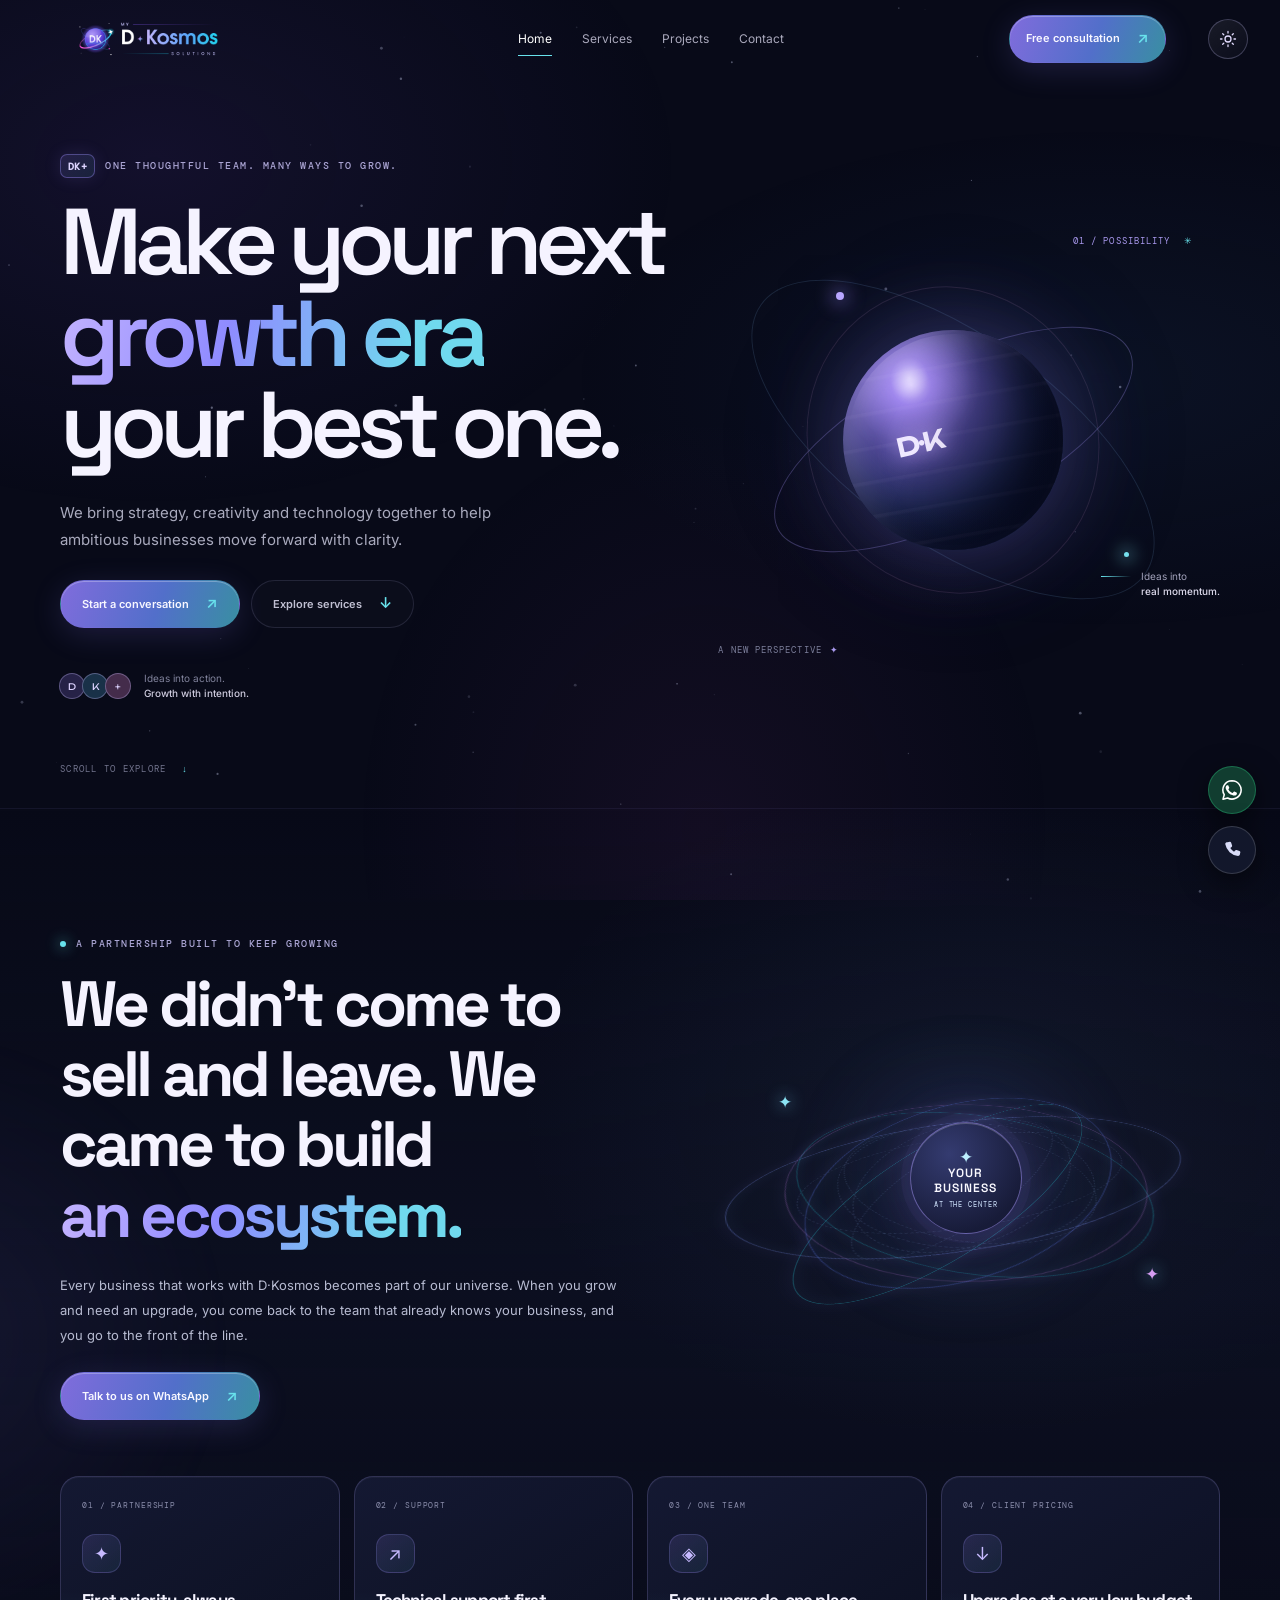
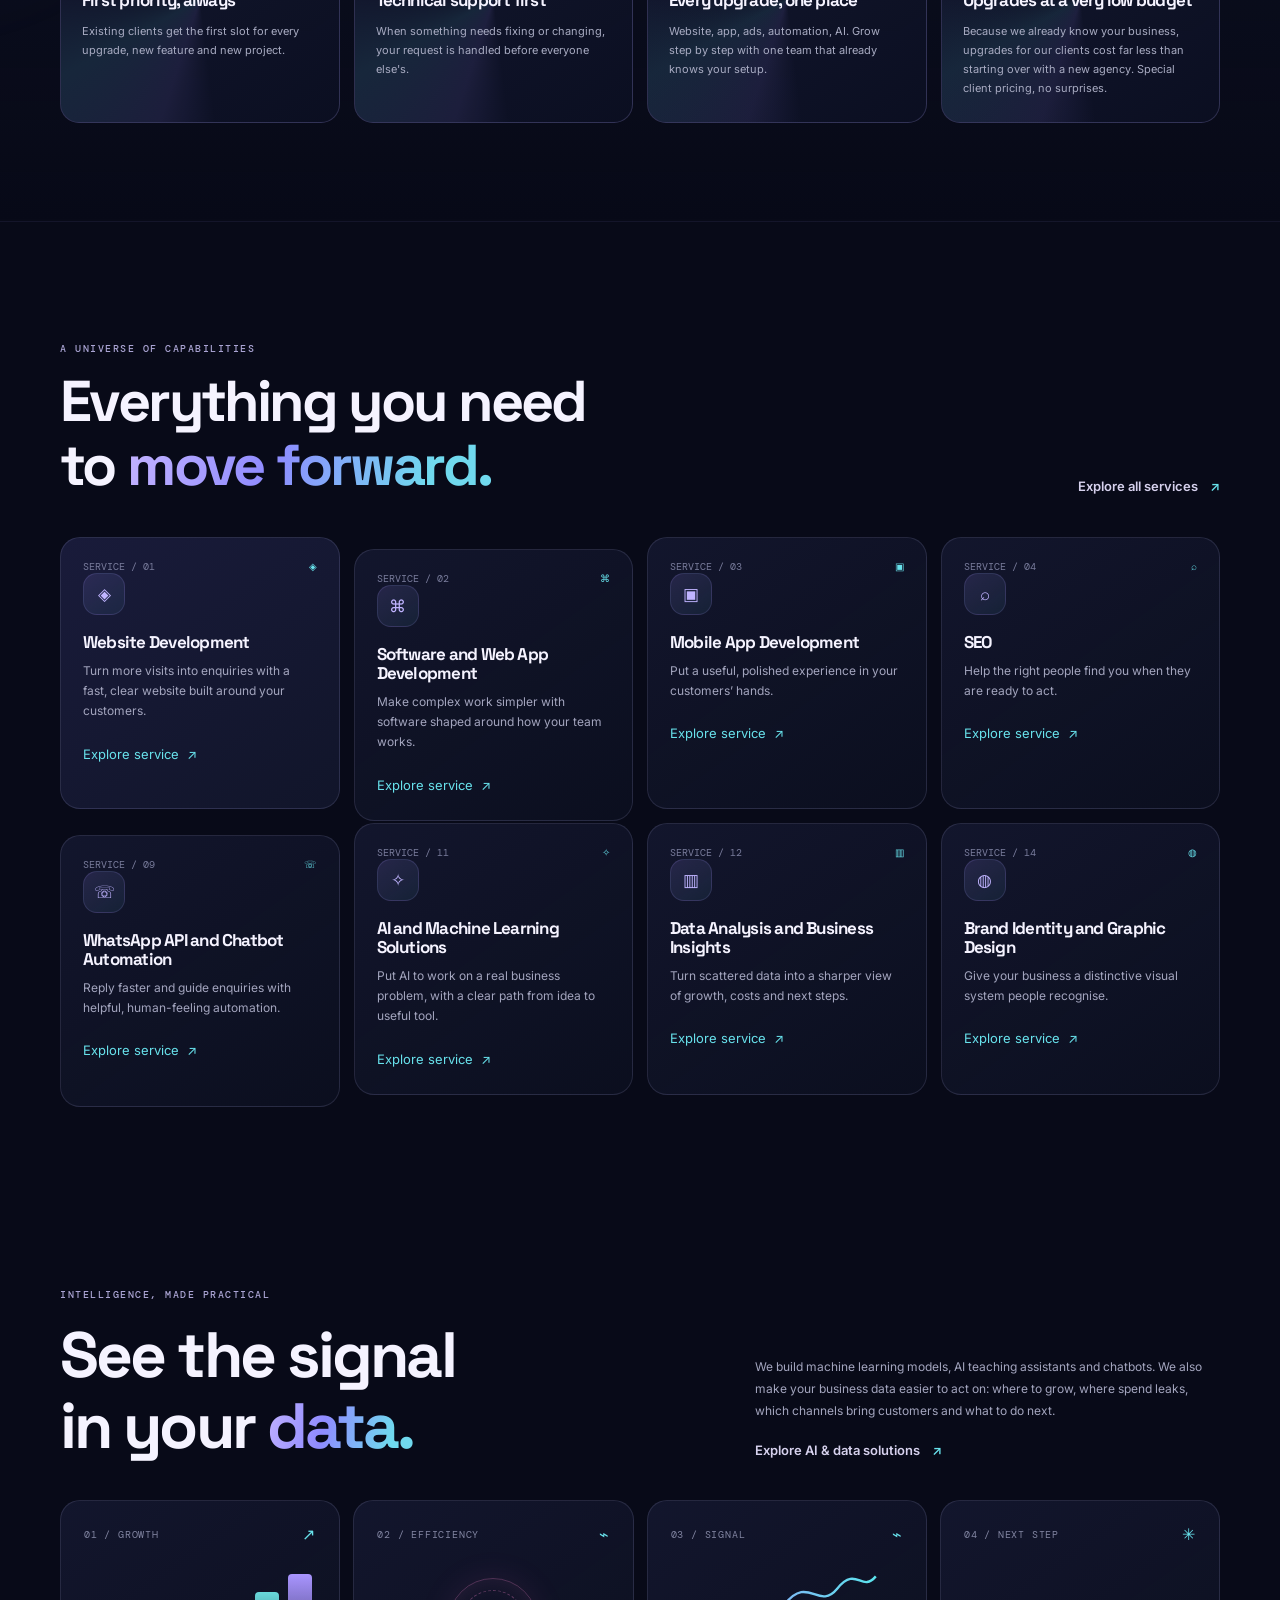
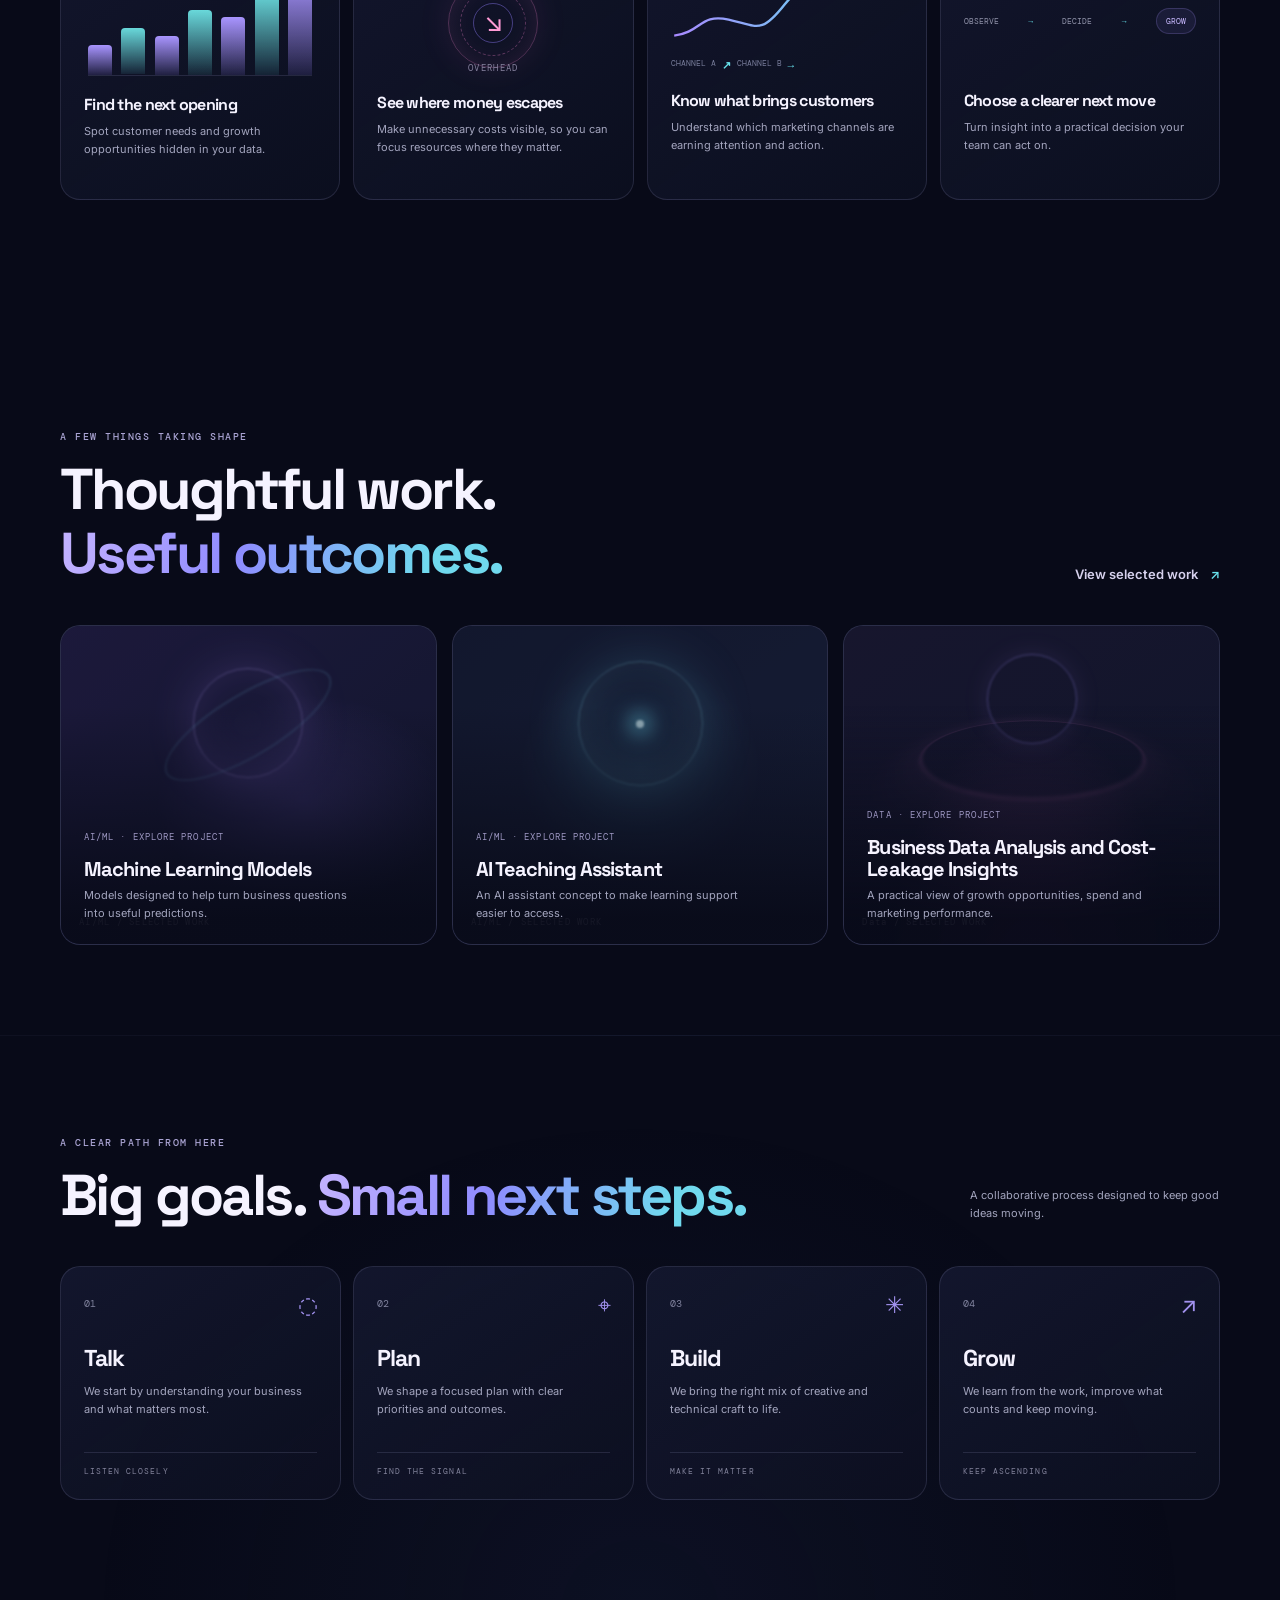
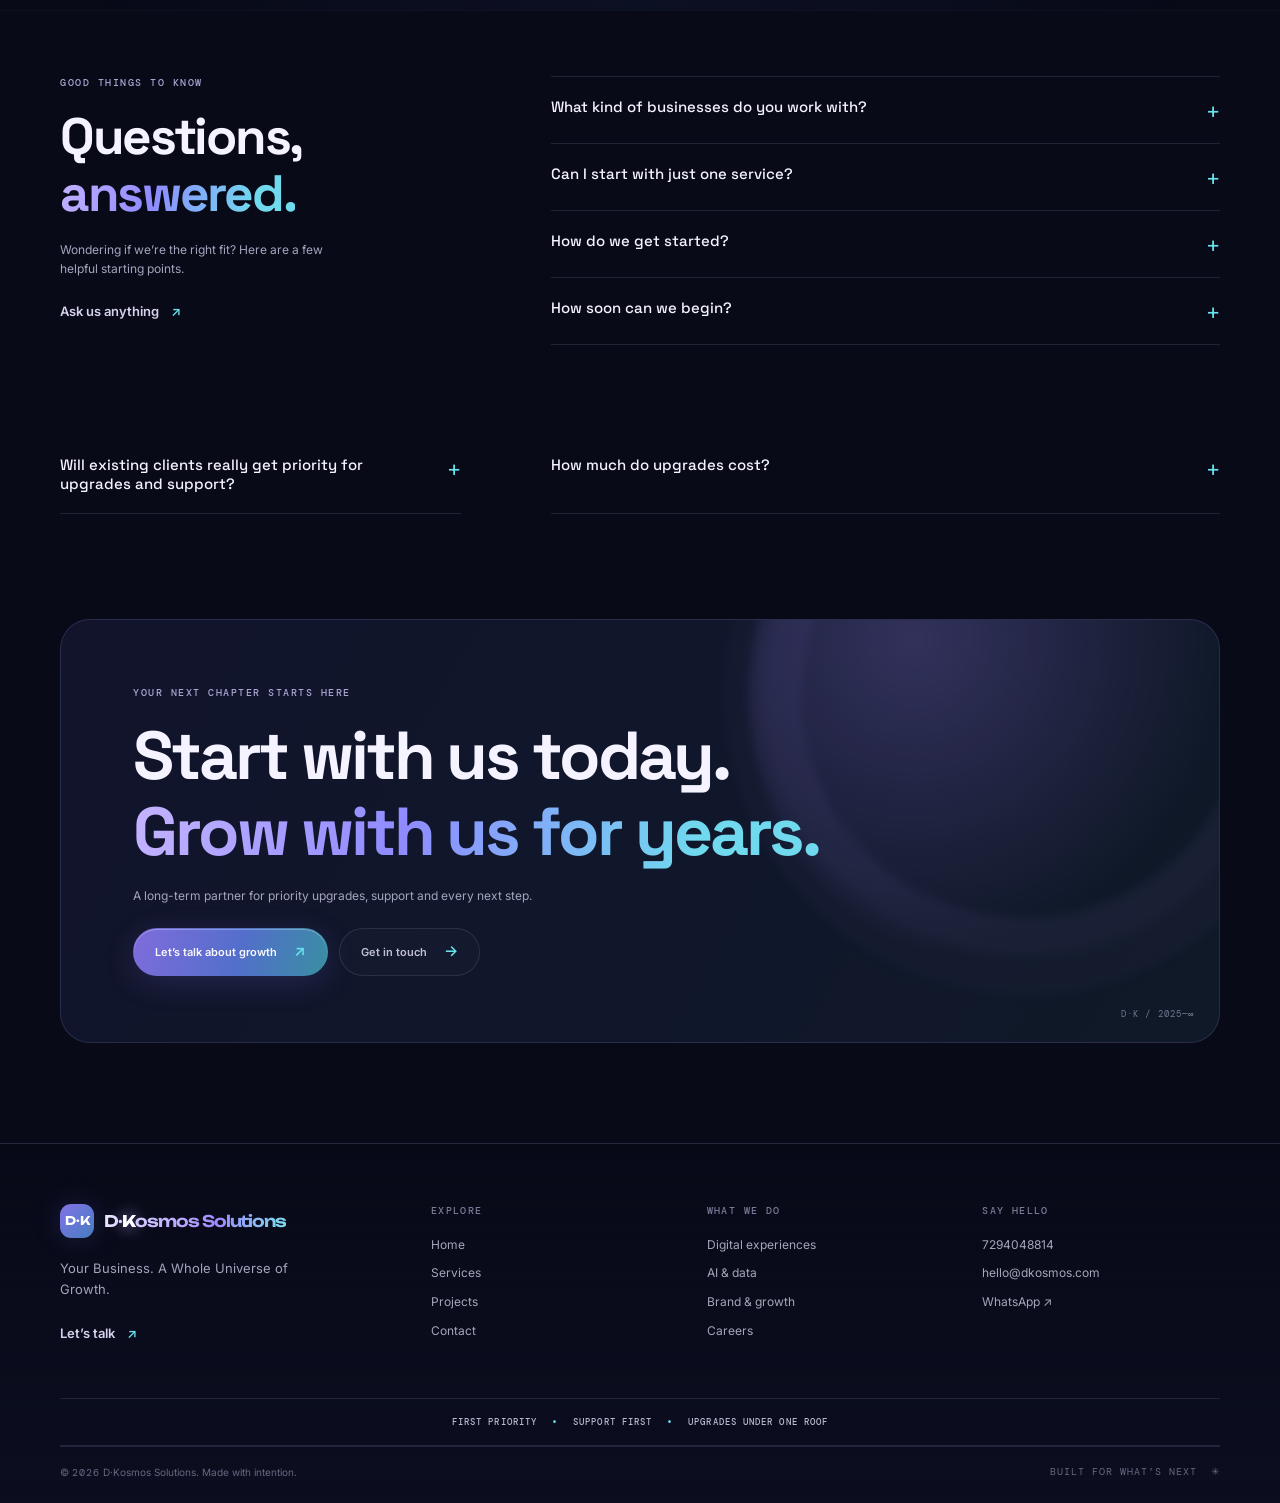
==== index.html @ 9b923186 "Initial commit - D Kosmos Website" ====
<!doctype html><html lang="en"><head><meta charset="utf-8"><meta name="viewport" content="width=device-width,initial-scale=1"><meta name="theme-color" content="#080a18"><meta name="description" content="Partner for the long run: D&#183;Kosmos offers priority upgrades and support as your business grows."><meta property="og:title" content="D&#183;Kosmos Solutions — Your Business. A Whole Universe of Growth."><meta property="og:description" content="Digital solutions with the clarity to move your business forward."><meta property="og:type" content="website"><title>D&#183;Kosmos Solutions — Digital Growth, Thoughtfully Built</title><link rel="icon" href="assets/favicon.svg" type="image/svg+xml"><link rel="preconnect" href="https://fonts.googleapis.com"><link rel="preconnect" href="https://fonts.gstatic.com" crossorigin><link href="https://fonts.googleapis.com/css2?family=DM+Mono:wght@400;500&family=Inter:wght@400;500;600;700&family=Space+Grotesk:wght@400;500;600;700&family=Unbounded:wght@500;600;700&display=swap" rel="stylesheet"><link rel="stylesheet" href="css/base.css"><link rel="stylesheet" href="css/layout.css"><link rel="stylesheet" href="css/components.css"><link rel="stylesheet" href="css/animations.css"><link rel="stylesheet" href="css/pages.css"></head><body data-page="home"><div id="starfield"></div><div id="site-header"></div><main><section class="hero wrap"><div class="hero-copy"><p class="eyebrow reveal"><span class="dk-plus-badge">DK+</span><span>One thoughtful team. Many ways to grow.</span></p><h1 class="display reveal">Make your next<br><span class="gradient-text">growth era</span><br>your best one.</h1><p class="hero-text reveal">We bring strategy, creativity and technology together to help ambitious businesses move forward with clarity.</p><div class="hero-actions reveal"><a class="button button-primary magnetic" data-whatsapp href="#">Start a conversation <span>↗</span></a><a class="button button-quiet" href="services.html">Explore services <span>↓</span></a></div><div class="hero-proof reveal"><div class="proof-avatars"><i>D</i><i>K</i><i>+</i></div><span>Ideas into action.<br><b>Growth with intention.</b></span></div></div><div class="planet-stage reveal"><div class="planet-label label-top"><span>01 / POSSIBILITY</span><i>✳</i></div><div class="orbit orbit-one"></div><div class="orbit orbit-two"></div><div class="orbit orbit-three"></div><div class="planet"><div class="planet-shade"></div><span class="planet-mark">D·K</span></div><div class="orbit-point point-a"></div><div class="orbit-point point-b"></div><div class="planet-caption"><span class="caption-line"></span><p>Ideas into<br><b>real momentum.</b></p></div><div class="planet-label label-bottom">A NEW PERSPECTIVE <span>✦</span></div></div><div class="hero-index">SCROLL TO EXPLORE <span>↓</span></div></section><section class="promise-section"><div class="wrap"><div class="promise-intro"><div class="promise-copy reveal"><p class="eyebrow"><span class="live-dot"></span> A partnership built to keep growing</p><h2 class="promise-headline"><span class="promise-word" style="--word-index:0">We</span> <span class="promise-word" style="--word-index:1">didn&#39;t</span> <span class="promise-word" style="--word-index:2">come</span> <span class="promise-word" style="--word-index:3">to</span> <span class="promise-word" style="--word-index:4">sell</span> <span class="promise-word" style="--word-index:5">and</span> <span class="promise-word" style="--word-index:6">leave.</span> <span class="promise-word" style="--word-index:7">We</span> <span class="promise-word" style="--word-index:8">came</span> <span class="promise-word" style="--word-index:9">to</span> <span class="promise-word" style="--word-index:10">build</span> <span class="promise-word gradient-text" style="--word-index:11">an ecosystem.</span></h2><p class="promise-lede">Every business that works with D&#183;Kosmos becomes part of our universe. When you grow and need an upgrade, you come back to the team that already knows your business, and you go to the front of the line.</p><a class="button button-primary magnetic" data-whatsapp href="#">Talk to us on WhatsApp <span>&#8599;</span></a></div><div class="promise-orbit reveal" role="img" aria-label="Your business at the center, supported by Website, Ads, App, Automation and AI"><div class="orbit-glow"></div><div class="orbit-ring ring-a"><span class="orbit-node"><b>Website</b></span></div><div class="orbit-ring ring-b"><span class="orbit-node"><b>Ads</b></span></div><div class="orbit-ring ring-c"><span class="orbit-node"><b>App</b></span></div><div class="orbit-ring ring-d"><span class="orbit-node"><b>Automation</b></span></div><div class="orbit-ring ring-e"><span class="orbit-node"><b>AI</b></span></div><div class="orbit-center"><i>&#10022;</i><b>Your<br>business</b><small>AT THE CENTER</small></div><span class="orbit-star star-a">&#10022;</span><span class="orbit-star star-b">&#10022;</span></div></div><div class="promise-grid"><article class="promise-card reveal" data-tilt><span class="promise-card-index">01 / PARTNERSHIP</span><span class="promise-icon">&#10022;</span><h3>First priority, always</h3><p>Existing clients get the first slot for every upgrade, new feature and new project.</p></article><article class="promise-card reveal" data-tilt><span class="promise-card-index">02 / SUPPORT</span><span class="promise-icon">&#8599;</span><h3>Technical support first</h3><p>When something needs fixing or changing, your request is handled before everyone else&#39;s.</p></article><article class="promise-card reveal" data-tilt><span class="promise-card-index">03 / ONE TEAM</span><span class="promise-icon">&#9672;</span><h3>Every upgrade, one place</h3><p>Website, app, ads, automation, AI. Grow step by step with one team that already knows your setup.</p></article><article class="promise-card reveal" data-tilt><span class="promise-card-index">04 / CLIENT PRICING</span><span class="promise-icon">&#8595;</span><h3>Upgrades at a very low budget</h3><p>Because we already know your business, upgrades for our clients cost far less than starting over with a new agency. Special client pricing, no surprises.</p></article></div></div></section><section class="section wrap" id="services"><div class="section-head reveal"><div><p class="eyebrow">A universe of capabilities</p><h2>Everything you need<br>to <span class="gradient-text">move forward.</span></h2></div><a class="text-link" href="services.html">Explore all services <span>↗</span></a></div><div class="service-grid" id="home-services"></div></section><section class="ai-section wrap"><div class="ai-top reveal"><div><p class="eyebrow">Intelligence, made practical</p><h2>See the signal<br>in your <span class="gradient-text">data.</span></h2></div><div class="ai-copy"><p>We build machine learning models, AI teaching assistants and chatbots. We also make your business data easier to act on: where to grow, where spend leaks, which channels bring customers and what to do next.</p><a class="text-link" href="services.html#ai-data">Explore AI & data solutions <span>↗</span></a></div></div><div class="insight-grid"><article class="insight-card reveal" data-tilt><div class="insight-top"><span>01 / GROWTH</span><i>↗</i></div><div class="chart-bars"><i style="--h:30%"></i><i style="--h:46%"></i><i style="--h:39%"></i><i style="--h:64%"></i><i style="--h:57%"></i><i style="--h:82%"></i><i style="--h:100%"></i></div><h3>Find the next opening</h3><p>Spot customer needs and growth opportunities hidden in your data.</p></article><article class="insight-card reveal" data-tilt><div class="insight-top"><span>02 / EFFICIENCY</span><i>⌁</i></div><div class="leak-visual"><span class="leak-ring"></span><span class="leak-value">↘</span><i>OVERHEAD</i></div><h3>See where money escapes</h3><p>Make unnecessary costs visible, so you can focus resources where they matter.</p></article><article class="insight-card reveal" data-tilt><div class="insight-top"><span>03 / SIGNAL</span><i>⌁</i></div><div class="signal-visual"><svg viewBox="0 0 260 100" role="img" aria-label="Illustrative upward trend line"><path d="M4 82 C38 78 36 54 72 62 S112 81 142 43 S184 52 208 23 S238 29 256 8" fill="none" stroke="url(#line)" stroke-width="3"/><defs><linearGradient id="line"><stop stop-color="#a889ff"/><stop offset="1" stop-color="#5be4ed"/></linearGradient></defs></svg><div><span>CHANNEL A</span><b>↗</b><span>CHANNEL B</span><b>→</b></div></div><h3>Know what brings customers</h3><p>Understand which marketing channels are earning attention and action.</p></article><article class="insight-card reveal" data-tilt><div class="insight-top"><span>04 / NEXT STEP</span><i>✳</i></div><div class="next-visual"><span>OBSERVE</span><i>→</i><span>DECIDE</span><i>→</i><b>GROW</b></div><h3>Choose a clearer next move</h3><p>Turn insight into a practical decision your team can act on.</p></article></div></section><section class="projects-section wrap"><div class="section-head reveal"><div><p class="eyebrow">A few things taking shape</p><h2>Thoughtful work.<br><span class="gradient-text">Useful outcomes.</span></h2></div><a class="text-link" href="projects.html">View selected work <span>↗</span></a></div><div class="featured-projects" id="featured-projects"></div></section><section class="process-section"><div class="wrap"><div class="section-head reveal"><div><p class="eyebrow">A clear path from here</p><h2>Big goals. <span class="gradient-text">Small next steps.</span></h2></div><p class="section-aside">A collaborative process designed to keep good ideas moving.</p></div><div class="process-grid"><article class="process-step reveal"><span class="step-number">01</span><span class="step-icon">◌</span><h3>Talk</h3><p>We start by understanding your business and what matters most.</p><span class="step-foot">LISTEN CLOSELY</span></article><article class="process-step reveal"><span class="step-number">02</span><span class="step-icon">⌖</span><h3>Plan</h3><p>We shape a focused plan with clear priorities and outcomes.</p><span class="step-foot">FIND THE SIGNAL</span></article><article class="process-step reveal"><span class="step-number">03</span><span class="step-icon">✳</span><h3>Build</h3><p>We bring the right mix of creative and technical craft to life.</p><span class="step-foot">MAKE IT MATTER</span></article><article class="process-step reveal"><span class="step-number">04</span><span class="step-icon">↗</span><h3>Grow</h3><p>We learn from the work, improve what counts and keep moving.</p><span class="step-foot">KEEP ASCENDING</span></article></div></div></section><section class="faq-section wrap"><div class="faq-intro reveal"><p class="eyebrow">Good things to know</p><h2>Questions,<br><span class="gradient-text">answered.</span></h2><p>Wondering if we’re the right fit? Here are a few helpful starting points.</p><a class="text-link" href="contact.html">Ask us anything <span>↗</span></a></div><div class="faq-list"><details class="faq-item reveal"><summary>What kind of businesses do you work with?<span>+</span></summary><p>We work with ambitious businesses and teams looking for a thoughtful digital partner. Tell us what you are building and we can find the right starting point together.</p></details><details class="faq-item reveal"><summary>Can I start with just one service?<span>+</span></summary><p>Absolutely. We can begin with a focused project or service, then build from there if it makes sense for your goals.</p></details><details class="faq-item reveal"><summary>How do we get started?<span>+</span></summary><p>Send us a message on WhatsApp or use the contact form. We will learn a little about your goals and suggest a useful next step.</p></details><details class="faq-item reveal"><summary>How soon can we begin?<span>+</span></summary><p>Timing depends on the project and our current schedule. After an initial conversation, we will share a clear proposed timeline.</p></details></div><details class="faq-item reveal"><summary>Will existing clients really get priority for upgrades and support?<span>+</span></summary><p>Yes. Existing clients are served first for upgrades and technical support.</p></details><details class="faq-item reveal"><summary>How much do upgrades cost?<span>+</span></summary><p>We keep upgrades for existing clients at very low budgets. Tell us what you need on WhatsApp and we will share a clear quote.</p></details></section><section class="final-cta wrap"><div class="cta-orb"></div><div class="final-cta-inner reveal"><p class="eyebrow">Your next chapter starts here</p><h2>Start with us today.<br><span class="gradient-text">Grow with us for years.</span></h2><p>A long-term partner for priority upgrades, support and every next step.</p><div class="hero-actions"><a class="button button-primary magnetic" data-whatsapp href="#">Let’s talk about growth <span>↗</span></a><a class="button button-quiet" href="contact.html">Get in touch <span>→</span></a></div></div><span class="cta-index">D·K / 2025—∞</span></section></main><div id="site-footer"></div><div id="site-intro"></div><div id="floating-actions"></div><div class="scroll-progress" aria-hidden="true"></div><script src="js/config.js"></script><script src="js/data.js"></script><script src="js/starfield.js"></script><script src="js/intro.js"></script><script src="js/effects.js"></script><script src="js/main.js"></script></body></html>
---- css/base.css ----
:root{--ink:#080a18;--ink-2:#0d1022;--panel:#11152b;--panel-2:#171c35;--text:#f5f3ff;--muted:#a3a5be;--quiet:#6f728e;--violet:#a58bff;--blue:#71a8ff;--cyan:#68e2ec;--pink:#f27dc8;--line:rgba(201,197,255,.13);--line-bright:rgba(201,197,255,.25);--green:#23c777;--space-1:8px;--space-2:16px;--space-3:24px;--space-4:32px;--space-5:48px;--space-6:64px;--space-7:96px;--space-8:128px;--r-sm:12px;--r-md:20px;--r-lg:30px;--r-pill:999px;--font-body:'Inter',sans-serif;--font-head:'Space Grotesk',sans-serif;--font-brand:'Unbounded',sans-serif}*,*::before,*::after{box-sizing:border-box}html{scroll-behavior:smooth;scroll-padding-top:90px}body{margin:0;background:var(--ink);color:var(--text);font-family:var(--font-body);font-size:15px;line-height:1.65;overflow-x:hidden}body::before{content:"";position:fixed;inset:0;z-index:-1;pointer-events:none;background:radial-gradient(ellipse at 12% 18%,rgba(93,63,180,.13),transparent 33%),radial-gradient(ellipse at 86% 42%,rgba(42,90,150,.1),transparent 34%),radial-gradient(ellipse at 55% 92%,rgba(137,52,145,.09),transparent 35%)}::selection{background:rgba(165,139,255,.38);color:#fff}a{color:inherit;text-decoration:none}button,input,select,textarea{font:inherit}button,a{-webkit-tap-highlight-color:transparent}button{color:inherit}img,svg{max-width:100%}h1,h2,h3,h4,p{margin-top:0}h1,h2,h3,h4{font-family:var(--font-head);line-height:1.12;letter-spacing:-.045em}h2{font-size:clamp(2rem,4vw,3.4rem)}p{color:var(--muted)}:focus-visible{outline:2px solid var(--cyan);outline-offset:4px}.wrap{width:min(1160px,calc(100% - 64px));margin-inline:auto}.eyebrow,.mono{font:500 10px/1.4 'DM Mono',monospace;letter-spacing:.15em;text-transform:uppercase;color:#aaa4d3}.eyebrow{display:flex;align-items:center;gap:10px;margin:0 0 18px}.live-dot{width:6px;height:6px;border-radius:50%;background:var(--cyan);box-shadow:0 0 14px var(--cyan)}.display{font-size:clamp(3.5rem,7.3vw,6.8rem);line-height:.98;letter-spacing:-.075em;font-weight:600;margin:0 0 28px}.gradient-text{background:linear-gradient(105deg,#c5b4ff 0%,#8f8bff 40%,#70d9ee 82%);color:transparent;background-clip:text;-webkit-background-clip:text}.text-link{font-size:13px;font-weight:600;color:#d6d1ed;display:inline-flex;gap:12px;align-items:center;transition:color .25s}.text-link span{color:var(--cyan);transition:transform .25s}.text-link:hover{color:#fff}.text-link:hover span{transform:translate(3px,-3px)}@media(max-width:640px){.wrap{width:min(100% - 40px,540px)}.display{font-size:clamp(3rem,15vw,5rem)}}@media(prefers-reduced-motion:reduce){*,*::before,*::after{scroll-behavior:auto!important;animation-duration:.01ms!important;animation-iteration-count:1!important;transition-duration:.01ms!important}}

/* Day palette keeps the same quiet cosmic identity with brighter, readable surfaces. */
html[data-theme="light"]{color-scheme:light;--ink:#f3f5fb;--ink-2:#e9edf7;--panel:#ffffff;--panel-2:#f7f8fc;--text:#171a2b;--muted:#5d6379;--quiet:#7c8196;--line:rgba(57,65,104,.15);--line-bright:rgba(57,65,104,.28);--violet:#7662cf;--blue:#4c78c9;--cyan:#138d9d;--pink:#bd4e9b}
html[data-theme="light"] body{background:var(--ink);color:var(--text)}
html[data-theme="light"] body::before{background:radial-gradient(ellipse at 12% 18%,rgba(149,128,229,.13),transparent 34%),radial-gradient(ellipse at 86% 42%,rgba(67,139,184,.1),transparent 35%),radial-gradient(ellipse at 55% 92%,rgba(194,109,170,.08),transparent 36%)}
html[data-theme="light"] .eyebrow{color:#69658c}
html[data-theme="light"] .text-link{color:#393d58}
html[data-theme="light"] .gradient-text{background-image:linear-gradient(105deg,#7157c5 0%,#5865c1 48%,#178b9b 100%)}

html[data-theme="light"]{--ink:#f2f8ff;--ink-2:#e9f3ff;--panel:#ffffff;--panel-2:#f5faff;--text:#142744;--muted:#526b89;--quiet:#7189a6;--line:rgba(59,112,174,.17);--line-bright:rgba(54,119,199,.33);--violet:#536fdf;--blue:#3288ed;--cyan:#16aeca;--pink:#c45bc4}
html[data-theme="light"] body::before{background:radial-gradient(ellipse at 10% 12%,rgba(90,151,242,.22),transparent 34%),radial-gradient(ellipse at 88% 35%,rgba(78,206,226,.17),transparent 34%),radial-gradient(ellipse at 54% 90%,rgba(135,156,246,.15),transparent 38%)}
html[data-theme="light"] .gradient-text{background-image:linear-gradient(105deg,#315cda 0%,#278fec 54%,#15abc2 100%)}
html[data-theme="light"] .eyebrow{color:#42638b}
html[data-theme="light"] .text-link{color:#2c4f7c}
---- css/layout.css ----
#starfield{position:fixed;inset:0;z-index:0;pointer-events:none;opacity:.67}.scroll-progress{position:fixed;z-index:1001;top:0;left:0;width:0;height:2px;background:linear-gradient(90deg,var(--violet),var(--cyan));box-shadow:0 0 12px #9d8cff}.site-header{height:78px;position:fixed;z-index:900;top:0;left:0;right:0;border-bottom:1px solid transparent;transition:transform .35s,background .35s,border .35s}.site-header.scrolled{background:rgba(9,11,25,.76);backdrop-filter:blur(22px);border-color:var(--line)}.site-header.header-hidden{transform:translateY(-105%)}.nav-wrap{width:min(1280px,calc(100% - 64px));height:100%;margin:auto;display:flex;align-items:center;gap:42px}.brand-lockup{display:flex;align-items:center;gap:10px;min-width:max-content}.brand-symbol{width:34px;height:34px;border-radius:11px;display:grid;place-items:center;color:#fff;background:linear-gradient(135deg,#8273e9,#467dbe);font:700 12px var(--font-brand);box-shadow:0 0 28px #8174e933}.brand-word{font:600 13px var(--font-brand);letter-spacing:-.065em;background:linear-gradient(110deg,#eee9ff,#9e8bff 62%,#7be0ed);background-clip:text;color:transparent}.brand-word b{color:#fff;text-shadow:0 0 16px #b7a9ff}.nav-links{display:flex;align-items:center;gap:30px;margin:auto;font-size:12px;color:#aaa9bc}.nav-links a{transition:color .2s;position:relative}.nav-links a::after{content:"";height:1px;position:absolute;bottom:-8px;left:0;right:100%;background:var(--cyan);transition:right .25s}.nav-links a:hover,.nav-links a.active{color:#fff}.nav-links a:hover::after,.nav-links a.active::after{right:0}.nav-cta{font-size:11px!important;padding:10px 16px!important}.nav-toggle{display:none;margin-left:auto;width:40px;height:40px;border:1px solid var(--line);border-radius:50%;background:#ffffff09}.site-footer{border-top:1px solid var(--line);margin-top:100px;background:linear-gradient(180deg,#0d102000,#10122788)}.footer-main{width:min(1160px,calc(100% - 64px));padding:60px 0 48px;margin:auto;display:grid;grid-template-columns:1.4fr 1fr 1fr 1fr;gap:38px}.footer-brand .brand-word{font-size:16px}.footer-brand p{font-size:13px;max-width:260px;margin:20px 0}.footer-col h4{font:500 10px 'DM Mono',monospace;letter-spacing:.14em;color:#797b98;margin-bottom:18px}.footer-col a{display:block;color:#a6a6bb;font-size:12px;margin:9px 0;transition:color .2s}.footer-col a:hover{color:white}.footer-bottom{width:min(1160px,calc(100% - 64px));margin:auto;border-top:1px solid var(--line);padding:17px 0 22px;display:flex;justify-content:space-between;color:#676981;font-size:10px}.footer-bottom span:last-child{font-family:'DM Mono',monospace;letter-spacing:.1em}.floating-actions{position:fixed;z-index:800;right:24px;bottom:26px;display:flex;flex-direction:column;gap:12px}.float-link{position:relative;width:48px;height:48px;border-radius:50%;display:grid;place-items:center;background:#12172b;border:1px solid #ffffff28;box-shadow:0 8px 28px #0008;transition:transform .25s,box-shadow .25s}.float-link:hover{transform:translateY(-3px);box-shadow:0 9px 30px #000a,0 0 20px #79d8f933}.float-link.whatsapp{background:#113d30;border-color:#28bb7866}.float-link .float-icon{font-size:18px}.float-link::before{content:"";position:absolute;inset:-4px;border-radius:50%;border:1px solid currentColor;opacity:0;animation:pulse-ring 2.4s infinite}.float-tip{position:absolute;right:58px;white-space:nowrap;background:#1a1d32;border:1px solid var(--line);padding:6px 10px;border-radius:8px;font-size:10px;color:#e5e3f2;opacity:0;transform:translateX(5px);transition:.2s;pointer-events:none}.float-link:hover .float-tip{opacity:1;transform:none}@media(max-width:760px){.site-header{height:68px}.nav-wrap{width:calc(100% - 36px);gap:14px}.nav-cta{display:none!important}.nav-toggle{display:grid;place-items:center}.nav-toggle span{display:block;width:15px;height:1px;background:#fff;position:relative}.nav-toggle span::before,.nav-toggle span::after{content:"";position:absolute;left:0;width:15px;height:1px;background:#fff}.nav-toggle span::before{top:-5px}.nav-toggle span::after{top:5px}.nav-links{position:fixed;top:68px;left:12px;right:12px;padding:18px;border:1px solid var(--line);border-radius:16px;background:rgba(13,16,34,.97);backdrop-filter:blur(20px);display:flex;flex-direction:column;align-items:stretch;gap:0;opacity:0;visibility:hidden;transform:translateY(-8px);transition:.22s}.nav-open .nav-links{opacity:1;visibility:visible;transform:none}.nav-links a{padding:12px 8px;border-bottom:1px solid var(--line)}.nav-links a::after{display:none}.footer-main{width:calc(100% - 40px);grid-template-columns:1fr 1fr;gap:30px}.footer-brand{grid-column:1/-1}.footer-bottom{width:calc(100% - 40px);gap:12px;flex-wrap:wrap;padding-bottom:72px}.floating-actions{right:14px;bottom:14px;gap:9px}.float-link{width:44px;height:44px}}@media(max-width:380px){.brand-word{font-size:11px}.brand-symbol{width:31px;height:31px}.footer-main{gap:22px}}

html[data-theme="light"] .site-header.scrolled{background:rgba(248,249,253,.84);border-color:var(--line)}
html[data-theme="light"] .nav-links{color:#62677d}
html[data-theme="light"] .nav-links a:hover,html[data-theme="light"] .nav-links a.active{color:#22243b}
html[data-theme="light"] .brand-word{background-image:linear-gradient(110deg,#393454,#7866c7 62%,#1c8996)}
html[data-theme="light"] .brand-word b{color:#24213b;text-shadow:none}
html[data-theme="light"] .site-footer{background:linear-gradient(180deg,transparent,#e7eaf488)}
html[data-theme="light"] .footer-col a{color:#61677e}
html[data-theme="light"] .footer-col a:hover{color:#20233b}
html[data-theme="light"] .floating-actions .float-link:not(.whatsapp){background:#fff;color:#464766;border-color:#d8dced;box-shadow:0 8px 24px #43486b1c}
html[data-theme="light"] .float-tip{background:#fff;color:#353950;border-color:#d9ddec;box-shadow:0 6px 20px #41476b1c}
html[data-theme="light"] .nav-toggle{background:#fff;border-color:#d8dced}
html[data-theme="light"] .nav-toggle span,html[data-theme="light"] .nav-toggle span::before,html[data-theme="light"] .nav-toggle span::after{background:#343750}

.site-header .brand-image-link{width:260px;height:74px;flex:0 0 260px;min-width:0;justify-content:flex-start;overflow:visible}
.site-header .brand-image{display:block;width:100%;height:100%;object-fit:contain;object-position:left center}
html[data-theme="light"] .site-header .brand-image-link{padding:2px 7px;border-radius:10px;background:#080a18;box-shadow:0 6px 20px #14172f20}
html[data-theme="light"] .site-header .brand-image{filter:drop-shadow(0 1px 3px #30365a22)}
@media(max-width:760px){.site-header .brand-image-link{width:clamp(148px,43vw,190px);height:58px;flex-basis:clamp(148px,43vw,190px)}}

.float-icon svg{display:block;width:22px;height:22px;fill:currentColor}
.float-link.whatsapp{color:#fff}
.float-link.call{color:#d8dcf7}
.float-link.whatsapp .float-icon svg path:first-child{fill:none;stroke:currentColor;stroke-width:1.7;stroke-linejoin:round}
html[data-theme="light"] .float-link.call{background:linear-gradient(145deg,#3979e8,#2f56bd);border-color:#73a7ff;color:#fff;box-shadow:0 8px 26px #3478df36}
.footer-promise-strip{width:min(1160px,calc(100% - 64px));margin:0 auto;padding:13px 0;border-top:1px solid var(--line);border-bottom:1px solid var(--line);display:flex;align-items:center;justify-content:center;gap:13px;color:#b8bad0;font:500 9px 'DM Mono',monospace;letter-spacing:.12em;text-transform:uppercase}
.footer-promise-strip i{font-style:normal;color:var(--cyan);font-size:15px}
html[data-theme="light"] .footer-promise-strip{color:#466182;border-color:#b8d5f2}
@media(max-width:760px){.footer-promise-strip{width:calc(100% - 40px);padding:13px 4px;gap:7px;font-size:7px;letter-spacing:.07em;flex-wrap:wrap}.site-header .brand-image-link{width:clamp(148px,43vw,190px);height:58px;flex-basis:clamp(148px,43vw,190px)}}
---- css/components.css ----
.button{display:inline-flex;align-items:center;justify-content:center;gap:17px;min-height:48px;border-radius:var(--r-pill);padding:0 21px;font-size:11px;font-weight:600;transition:transform .25s,box-shadow .25s,border .25s;background:none;color:#f8f7ff;border:1px solid transparent;cursor:pointer}.button span{font-size:15px;color:var(--cyan);transition:transform .25s}.button:hover{transform:translateY(-2px)}.button:hover span{transform:translate(3px,-2px)}.button-primary{background:linear-gradient(110deg,#806cdc,#526fca 55%,#398fa2);box-shadow:0 7px 30px #7569d933,inset 0 1px #ffffff45}.button-primary:hover{box-shadow:0 10px 34px #7569d955,inset 0 1px #ffffff55}.button-quiet{color:#c0bfd2;border-color:var(--line);background:#ffffff04}.button-quiet:hover{border-color:var(--line-bright);background:#ffffff09}.service-card,.insight-card,.project-card,.process-step{position:relative;border:1px solid var(--line);background:linear-gradient(145deg,rgba(21,25,49,.83),rgba(13,16,33,.77));border-radius:var(--r-md);overflow:hidden;transition:transform .3s,border-color .3s,box-shadow .3s}.service-card::before,.insight-card::before,.project-card::before{content:"";position:absolute;inset:0;opacity:0;background:conic-gradient(from 130deg at 50% 50%,transparent 0deg,rgba(156,134,255,.18) 65deg,rgba(88,208,229,.16) 130deg,transparent 190deg);transition:opacity .4s;pointer-events:none}.service-card:hover,.insight-card:hover,.project-card:hover{border-color:#b7aaff60;transform:translateY(-5px);box-shadow:0 16px 50px #03040d66,0 0 24px #8b77ff12}.service-card:hover::before,.insight-card:hover::before,.project-card:hover::before{opacity:1}.service-card>* ,.insight-card>* ,.project-card>*{position:relative}.service-icon{width:42px;height:42px;border-radius:14px;background:linear-gradient(145deg,#8e7be52a,#56d4df12);border:1px solid #a89cff27;display:grid;place-items:center;font-size:17px;color:#c0b4ff}.service-card h3{font-size:17px;margin:18px 0 9px}.service-card p{font-size:12px;line-height:1.7;margin-bottom:20px}.card-arrow{font-size:13px;color:var(--cyan)}.service-card.featured{background:linear-gradient(145deg,#191b3a,#11152a)}.service-card .card-meta{display:flex;justify-content:space-between;align-items:center;font:10px 'DM Mono',monospace;color:#797c9c}.service-card .card-meta i{font-style:normal;color:var(--cyan)}.insight-card{padding:23px;min-height:300px}.insight-top{display:flex;justify-content:space-between;align-items:center;font:10px 'DM Mono',monospace;color:#8285a2;letter-spacing:.08em}.insight-top i{font-style:normal;color:var(--cyan);font-size:16px}.insight-card h3{font-size:16px;margin:20px 0 8px}.insight-card p{font-size:11px;line-height:1.65;margin:0}.chart-bars{height:102px;margin:29px 4px 0;display:flex;align-items:end;gap:9px;border-bottom:1px solid var(--line)}.chart-bars i{flex:1;height:var(--h);border-radius:4px 4px 0 0;background:linear-gradient(0deg,#7666cc2b,#a995ff);transform-origin:bottom;animation:bar-rise 1.2s both}.chart-bars i:nth-child(2n){background:linear-gradient(0deg,#50b6c41b,#69d9db)}.leak-visual{height:102px;margin:27px 0 0;display:flex;justify-content:center;align-items:center;position:relative}.leak-ring{position:absolute;width:90px;height:90px;border-radius:50%;border:1px solid #fa86ce45;box-shadow:inset 0 0 28px #f174c31c,0 0 34px #f174c317}.leak-ring::before,.leak-ring::after{content:"";position:absolute;border-radius:50%;inset:11px;border:1px dashed #fa86ce50}.leak-ring::after{inset:24px;border-style:solid;border-color:#8575e977}.leak-value{font-size:26px;color:#ff9bd5}.leak-visual i{position:absolute;bottom:0;font:9px 'DM Mono',monospace;letter-spacing:.15em;color:#86829e}.signal-visual{height:102px;margin:25px 0 0;position:relative}.signal-visual svg{height:80px}.signal-visual div{display:flex;gap:6px;font:8px 'DM Mono',monospace;color:#777c99}.signal-visual b{color:var(--cyan);font-size:11px}.next-visual{height:102px;margin:25px 0 0;display:flex;justify-content:space-between;align-items:center;gap:5px;font:8px 'DM Mono',monospace;color:#9193aa}.next-visual i{color:var(--cyan);font-style:normal}.next-visual b{color:#c9b9ff;background:#8275db1c;border:1px solid #a697ff35;border-radius:20px;padding:7px 9px;font-weight:400}.faq-item{border-bottom:1px solid var(--line)}.faq-item summary{list-style:none;cursor:pointer;padding:20px 0;font:500 15px var(--font-head);display:flex;justify-content:space-between;gap:20px}.faq-item summary::-webkit-details-marker{display:none}.faq-item summary span{color:var(--cyan);font:22px var(--font-body);transition:transform .25s}.faq-item[open] summary span{transform:rotate(45deg)}.faq-item p{font-size:12px;max-width:600px;padding:0 28px 20px 0;margin:0}.filter-row{display:flex;gap:8px;flex-wrap:wrap;margin-bottom:30px}.filter-button{border:1px solid var(--line);border-radius:var(--r-pill);padding:8px 14px;background:#ffffff04;color:#999bb2;font-size:10px;cursor:pointer;transition:.2s}.filter-button:hover,.filter-button.active{border-color:#9d90ff77;color:white;background:#8c7ce622}.project-art{height:205px;position:relative;overflow:hidden;border-radius:17px;background:#141731}.project-art::before,.project-art::after{content:"";position:absolute;border-radius:50%;filter:blur(1px)}.project-art.model{background:radial-gradient(ellipse at 65% 55%,#7d63d854,transparent 43%),linear-gradient(140deg,#211b42,#11162e)}.project-art.model::before{width:110px;height:110px;top:42px;left:calc(50% - 55px);border:1px solid #ba9fff80;box-shadow:0 0 45px #a781ff48,inset 0 0 38px #a781ff28}.project-art.model::after{width:190px;height:62px;top:68px;left:calc(50% - 95px);border:1px solid #75c8ef66;transform:rotate(-31deg)}.project-art.assistant{background:radial-gradient(ellipse at 50% 45%,#4789a644,transparent 45%),linear-gradient(145deg,#11182d,#18213a)}.project-art.assistant::before{width:125px;height:125px;left:calc(50% - 62px);top:35px;border:1px solid #86ddef75;box-shadow:0 0 50px #66cfeb44,inset 0 0 40px #84ddef2a}.project-art.assistant::after{width:8px;height:8px;left:calc(50% - 4px);top:94px;background:#d4faff;box-shadow:0 0 20px 6px #6bdcf4}.project-art.data{background:radial-gradient(ellipse at 50% 120%,#c050b057,transparent 55%),linear-gradient(145deg,#19162e,#10152a)}.project-art.data::before{height:112px;width:205px;left:calc(50% - 102px);top:62px;border:1px solid #fa85d466;transform:perspective(110px) rotateX(54deg);box-shadow:0 0 34px #f182cf25}.project-art.data::after{height:90px;width:90px;left:calc(50% - 45px);top:28px;border:1px solid #a190ff88;box-shadow:0 0 24px #ad8bff25}.project-art.mentor{background:radial-gradient(ellipse at 20% 15%,#477fb544,transparent 48%),linear-gradient(140deg,#101a35,#171a36)}.project-art.mentor::before{width:150px;height:200px;left:calc(50% - 75px);top:23px;border:1px solid #86cce676;border-radius:12px;box-shadow:0 0 35px #74b8df24}.project-art.mentor::after{width:72px;height:4px;left:calc(50% - 36px);top:62px;border-radius:5px;background:#8dc9ed;box-shadow:0 15px #8dc9ed66,0 30px #8dc9ed33,0 58px #ca99f255,0 72px #ca99f233}.art-label{position:absolute;z-index:2;left:18px;bottom:16px;font:9px 'DM Mono',monospace;letter-spacing:.14em;color:#e3def9}.project-card{padding:10px}.project-card-body{padding:17px 10px 13px}.project-card-meta{display:flex;justify-content:space-between;color:#8586a0;font:9px 'DM Mono',monospace;letter-spacing:.1em}.project-card h3{font-size:19px;margin:11px 0 8px}.project-card p{font-size:11px;margin:0 0 11px}.modal{position:fixed;z-index:1100;inset:0;display:grid;place-items:center;padding:20px;opacity:0;visibility:hidden;transition:.25s}.modal.open{opacity:1;visibility:visible}.modal-backdrop{position:absolute;inset:0;background:#03040bd9;backdrop-filter:blur(10px)}.modal-card{position:relative;max-width:660px;width:100%;max-height:min(85vh,760px);overflow:auto;background:#11152b;border:1px solid #b1a2ff45;border-radius:24px;padding:clamp(25px,6vw,48px);box-shadow:0 30px 90px #0009;transform:translateY(10px);transition:transform .3s}.modal.open .modal-card{transform:none}.modal-close{position:absolute;right:18px;top:16px;border:1px solid var(--line);border-radius:50%;width:34px;height:34px;background:#fff08;font-size:22px;cursor:pointer}.modal-card h2{font-size:clamp(2rem,5vw,3.2rem);margin:12px 0}.modal-card p{font-size:13px}.modal-field{padding:15px 0;border-top:1px solid var(--line)}.modal-field h3{font:10px 'DM Mono',monospace;letter-spacing:.13em;color:#aaa2d6;margin:0 0 8px}.modal-field p{margin:0}.contact-form label{display:block;font-size:11px;font-weight:600;color:#d6d4e3;margin:0 0 17px}.contact-form input,.contact-form textarea,.contact-form select{display:block;width:100%;margin-top:8px;border:1px solid var(--line);border-radius:11px;background:#0d1022;color:#f7f6ff;padding:13px 14px;outline:none;font-size:12px;transition:border .2s,box-shadow .2s}.contact-form input:focus,.contact-form textarea:focus,.contact-form select:focus{border-color:#9888f788;box-shadow:0 0 0 3px #9987ff15}.contact-form input::placeholder,.contact-form textarea::placeholder{color:#686b85}.contact-form select:invalid{color:#777991}.contact-form option{background:#12152a;color:#fff}.contact-form textarea{resize:vertical}.contact-form .button{margin-top:2px}.form-note{font-size:10px!important;margin:12px 0 0}.role-card{display:flex;align-items:center;gap:18px;padding:21px 0;border-bottom:1px solid var(--line)}.role-card>span{font:10px 'DM Mono',monospace;color:#797b98}.role-card div{flex:1}.role-card h3{font-size:16px;margin:0 0 5px}.role-card p{font-size:10px;margin:0}.role-card>i{font-style:normal;color:var(--cyan)}

.theme-toggle{width:40px;height:40px;flex:0 0 40px;border:1px solid var(--line-bright);border-radius:50%;display:grid;place-items:center;background:linear-gradient(145deg,#ffffff12,#ffffff04);color:#e3dcff;cursor:pointer;transition:transform .25s,border-color .25s,background .25s,box-shadow .25s}
.theme-toggle:hover{transform:rotate(-12deg) scale(1.06);border-color:#b3a3ff99;box-shadow:0 0 24px #9683ff2b}
.theme-toggle svg{width:18px;height:18px;fill:none;stroke:currentColor;stroke-width:1.7;stroke-linecap:round;stroke-linejoin:round}
html[data-theme="light"] .theme-toggle{color:#725dc0;background:linear-gradient(145deg,#fff,#eef0fa);border-color:#d8dced}
html[data-theme="light"] .service-card,html[data-theme="light"] .insight-card,html[data-theme="light"] .project-card,html[data-theme="light"] .process-step{background:linear-gradient(145deg,#fff,#f5f6fb);border-color:#dfe2ef;box-shadow:0 9px 30px #343c6510}
html[data-theme="light"] .service-card:hover,html[data-theme="light"] .insight-card:hover,html[data-theme="light"] .project-card:hover{border-color:#9888dc88;box-shadow:0 16px 44px #343c651c,0 0 20px #8b77ff12}
html[data-theme="light"] .service-card h3,html[data-theme="light"] .insight-card h3,html[data-theme="light"] .project-card h3,html[data-theme="light"] .process-step h3,html[data-theme="light"] .faq-item summary{color:#20233a}
html[data-theme="light"] .service-card .card-meta,html[data-theme="light"] .insight-top,html[data-theme="light"] .project-card-meta{color:#71768d}
html[data-theme="light"] .filter-button{color:#656a81;background:#fff;border-color:#dce0ed}
html[data-theme="light"] .filter-button.active{color:#403779;background:#ece9fb;border-color:#9a8ad7}
html[data-theme="light"] .modal-card{background:#fff;border-color:#d6d9e8;box-shadow:0 30px 90px #22264230}
html[data-theme="light"] .modal-close{color:#30334a;background:#f4f5fa;border-color:#dfe2ed}
html[data-theme="light"] .contact-form input,html[data-theme="light"] .contact-form textarea,html[data-theme="light"] .contact-form select{background:#fff;color:#25283d;border-color:#d9ddeb}
html[data-theme="light"] .contact-form input::placeholder,html[data-theme="light"] .contact-form textarea::placeholder{color:#8b90a3}
html[data-theme="light"] .role-card h3{color:#25283d}
@media(max-width:760px){html[data-theme="light"] .nav-links{background:rgba(250,251,255,.98);border-color:#dce0ed;box-shadow:0 16px 45px #343b6520}.theme-toggle{width:36px;height:36px;flex-basis:36px}.nav-wrap{gap:9px}.brand-lockup{gap:6px}.brand-word{font-size:10px}}

/* Bright mode: an ice-white canvas with confident blue gradients. */
html[data-theme="light"] .button-primary{color:#fff;background:linear-gradient(110deg,#245bdd 0%,#3288ec 52%,#29b7d0 100%);box-shadow:0 8px 26px #347fe447,inset 0 1px #ffffff77}
html[data-theme="light"] .button-primary:hover{box-shadow:0 12px 32px #347fe469,inset 0 1px #ffffff88}
html[data-theme="light"] .button-primary span{color:#fff}
html[data-theme="light"] .button-quiet{background:#ffffffc9;border-color:#b8d2f1;color:#31527d}
html[data-theme="light"] .service-icon{background:linear-gradient(145deg,#e5efff,#e1faff);border-color:#bad4fc;color:#3971d4}
html[data-theme="light"] .card-arrow,html[data-theme="light"] .service-card .service-cta{color:#2367d4}
html[data-theme="light"] .insight-top i{color:#188eae}
html[data-theme="light"] .process-step .step-icon{color:#3d74db}
html[data-theme="light"] .theme-toggle{background:linear-gradient(145deg,#fff,#e7f3ff);color:#2468d8;border-color:#a8caf4;box-shadow:0 5px 16px #347fe41c}
html[data-theme="light"] .theme-toggle:hover{box-shadow:0 0 24px #347fe45a}
---- css/animations.css ----
@keyframes pulse-ring{0%{transform:scale(.85);opacity:.5}80%,100%{transform:scale(1.5);opacity:0}}@keyframes bar-rise{from{transform:scaleY(.25);opacity:.3}to{transform:scaleY(1);opacity:1}}@keyframes orbit-spin{to{transform:rotate(360deg)}}@keyframes orbit-spin-reverse{to{transform:rotate(-360deg)}}@keyframes planet-float{0%,100%{transform:translateY(0)}50%{transform:translateY(-11px)}}@keyframes star-pulse{0%,100%{opacity:.25}50%{opacity:1}}@keyframes intro-zoom{0%{transform:scale(1);opacity:1}72%{opacity:1}100%{transform:scale(1.12);opacity:0}}@keyframes intro-star{0%{transform:scale(.1);opacity:0}40%{opacity:.8}100%{transform:scale(1.5);opacity:0}}@keyframes logo-reveal{0%{opacity:0;filter:blur(12px);letter-spacing:.35em}100%{opacity:1;filter:blur(0);letter-spacing:-.07em}}@keyframes sweep{0%{transform:translateX(-120%)}100%{transform:translateX(120%)}}@keyframes intro-fade{to{opacity:1;transform:none}}.reveal{opacity:0;transform:translateY(16px);transition:opacity .7s ease,transform .7s cubic-bezier(.2,.7,.2,1)}.reveal.is-visible{opacity:1;transform:none}.reveal:nth-child(2){transition-delay:.08s}.reveal:nth-child(3){transition-delay:.15s}.site-intro{position:fixed;z-index:2000;inset:0;background:#070915;display:grid;place-items:center;overflow:hidden;transition:opacity .48s ease,visibility .48s ease}.site-intro.dismissed{opacity:0;visibility:hidden;pointer-events:none}.intro-sky{position:absolute;inset:-20%;background:radial-gradient(ellipse at 50% 50%,#3e2d8266,transparent 25%),radial-gradient(ellipse at 50% 50%,#121d4777,transparent 50%)}.intro-sky::before{content:"";position:absolute;inset:0;background-image:radial-gradient(1px 1px at 20% 28%,#fff,transparent),radial-gradient(1px 1px at 63% 52%,#bdcaff,transparent),radial-gradient(2px 2px at 72% 34%,#fff,transparent),radial-gradient(1px 1px at 37% 72%,#9dafff,transparent),radial-gradient(1px 1px at 80% 77%,#fff,transparent);background-size:220px 190px;animation:intro-zoom .9s ease-out both}.intro-center{text-align:center;position:relative}.intro-brand{font:600 clamp(2rem,7vw,5rem) var(--font-brand);letter-spacing:-.07em;background:linear-gradient(110deg,#f6f0ff,#a391ff,#78dfec);background-clip:text;color:transparent;animation:logo-reveal .48s .04s both}.intro-tagline{font-size:12px;letter-spacing:.08em;color:#c0bed3;opacity:0;animation:intro-fade .38s .3s forwards}.intro-sweep{position:absolute;inset:0;overflow:hidden;pointer-events:none}.intro-sweep::after{content:"";position:absolute;top:20%;bottom:20%;width:30%;background:linear-gradient(90deg,transparent,#fff9,transparent);filter:blur(14px);animation:sweep .55s .08s ease-in-out}.intro-skip{position:absolute;right:6vw;top:5vh;background:#ffffff09;border:1px solid #ffffff24;border-radius:30px;color:#dfdeed;padding:8px 14px;font-size:10px;cursor:pointer}.intro-skip:hover{background:#ffffff15}@media(prefers-reduced-motion:reduce){.reveal{opacity:1;transform:none}.site-intro{display:none}}

@media(max-width:640px){.intro-brand{font-size:clamp(1.35rem,7.3vw,2.35rem)}}

@media(prefers-reduced-motion:reduce){.promise-headline .promise-word{opacity:1;transform:none}}
---- css/pages.css ----
.hero{min-height:755px;padding-top:154px;padding-bottom:82px;position:relative;display:grid;grid-template-columns:1.08fr .92fr;align-items:center}.hero-copy{position:relative;z-index:2;padding-bottom:24px}.hero-text{font-size:15px;line-height:1.8;max-width:445px;color:#a9aabd;margin:0 0 27px}.hero-actions{display:flex;gap:11px;flex-wrap:wrap}.hero-proof{display:flex;align-items:center;gap:13px;margin-top:43px;color:#81839c;font-size:10px;line-height:1.55}.hero-proof b{color:#cfccdf;font-weight:500}.proof-avatars{display:flex;padding-left:2px}.proof-avatars i{font:9px var(--font-brand);font-style:normal;width:26px;height:26px;margin-left:-3px;border:1px solid #cbc1ff55;border-radius:50%;background:#262247;display:grid;place-items:center;color:#ddd3ff}.proof-avatars i:nth-child(2){background:#193148}.proof-avatars i:nth-child(3){background:#442c4b}.planet-stage{height:510px;position:relative;display:grid;place-items:center;isolation:isolate}.planet-stage::before{content:"";position:absolute;width:85%;height:85%;border-radius:50%;background:radial-gradient(circle,#4a397a26,transparent 67%);filter:blur(10px)}.planet{position:relative;width:220px;height:220px;border-radius:50%;background:radial-gradient(circle at 31% 25%,#cfbcff 0,#8d72e8 9%,#534a9d 27%,#252f60 56%,#152044 78%);box-shadow:inset -34px -22px 50px #070b20,inset 14px 12px 27px #d6c8ff42,0 0 80px #7065d355,0 0 160px #4264a31e;animation:none}.planet::before{content:"";position:absolute;inset:0;border-radius:50%;background:repeating-linear-gradient(170deg,transparent 0 17px,#d6b8ff10 18px 20px,transparent 22px 34px);mix-blend-mode:screen;opacity:.6}.planet-shade{position:absolute;inset:0;border-radius:50%;background:linear-gradient(108deg,transparent 28%,#070a1b50 76%,#070a1b 100%)}.planet-mark{position:absolute;left:24%;top:44%;font:600 26px var(--font-brand);letter-spacing:-.1em;color:#f0eaff;text-shadow:0 0 22px #c3aaff;transform:rotate(-13deg)}.orbit{position:absolute;border:1px solid #a69cde2b;border-radius:50%;width:370px;height:155px;transform:rotate(-27deg)}.orbit-one{width:395px;height:153px;border-color:#9e8ee750;animation:orbit-spin 45s linear infinite}.orbit-two{width:470px;height:209px;transform:rotate(35deg);border-color:#7aa3d22b}.orbit-three{width:310px;height:290px;transform:rotate(68deg);border-color:#cb8cc522}.orbit-point{position:absolute;width:8px;height:8px;border-radius:50%;background:#b8a6ff;box-shadow:0 0 18px 5px #9e89ff66}.point-a{top:21%;left:28%}.point-b{right:17%;bottom:27%;width:5px;height:5px;background:#76e0ed;box-shadow:0 0 15px 5px #74dfee55}.planet-label{position:absolute;font:9px 'DM Mono',monospace;color:#7c7f9b;letter-spacing:.12em}.planet-label span{color:#a999ee}.label-top{right:5%;top:50px;display:flex;gap:14px}.label-top i{font-style:normal;color:var(--cyan)}.label-bottom{bottom:39px;left:6%;display:flex;gap:8px}.planet-caption{position:absolute;right:0;bottom:96px;display:flex;gap:10px;align-items:flex-start}.planet-caption p{font-size:10px;line-height:1.5;margin:0;color:#a1a1ba}.planet-caption b{color:#dedbed;font-weight:500}.caption-line{width:30px;height:1px;background:linear-gradient(90deg,var(--cyan),transparent);margin-top:7px}.hero-index{position:absolute;bottom:33px;left:0;color:#73758e;font:9px 'DM Mono',monospace;letter-spacing:.14em}.hero-index span{color:var(--cyan);padding-left:9px}.marquee{border-block:1px solid var(--line);overflow:hidden;background:#ffffff02}.marquee-track{width:max-content;display:flex;gap:25px;padding:15px 0;color:#a8a6bc;font:10px 'DM Mono',monospace;letter-spacing:.09em;text-transform:uppercase;animation:marquee-move 38s linear infinite}.marquee-track i{font-style:normal;color:#9a87e8}@keyframes marquee-move{to{transform:translateX(-50%)}}.section{padding-top:120px;padding-bottom:75px}.section-head{display:flex;justify-content:space-between;align-items:end;margin-bottom:39px;gap:20px}.section-head h2{margin:0;font-size:clamp(2.3rem,4.5vw,3.6rem)}.section-head .eyebrow{margin-bottom:13px}.service-grid{display:grid;grid-template-columns:repeat(4,1fr);gap:14px}.service-card{padding:22px;min-height:238px}.service-card:nth-child(2),.service-card:nth-child(5){transform:translateY(12px)}.why-section{padding:100px 0 110px;background:linear-gradient(180deg,transparent,#1013297a 20%,#1013297a 80%,transparent);border-block:1px solid #bcaeff0b}.why-grid{display:grid;grid-template-columns:.8fr 1.2fr;gap:100px}.why-intro{position:sticky;top:130px;align-self:start}.why-intro h2{font-size:clamp(2.5rem,4vw,3.5rem);margin-bottom:21px}.why-intro>p:not(.eyebrow){font-size:13px;max-width:330px;margin-bottom:23px}.why-list{border-top:1px solid var(--line)}.why-item{display:grid;grid-template-columns:40px 1fr 20px;gap:16px;padding:25px 0;border-bottom:1px solid var(--line);align-items:start}.why-item>span{font:10px 'DM Mono',monospace;color:#777992;padding-top:4px}.why-item h3{font-size:17px;margin:0 0 8px}.why-item p{font-size:11px;margin:0;max-width:420px}.why-item>b{font-weight:400;color:#8b80c2}.ai-section{padding-top:118px;padding-bottom:110px}.ai-top{display:grid;grid-template-columns:1fr .72fr;align-items:end;gap:50px;margin-bottom:37px}.ai-top h2{font-size:clamp(2.8rem,5vw,4rem);margin:0}.ai-copy p{font-size:12px;line-height:1.8;margin:0 0 17px}.insight-grid{display:grid;grid-template-columns:repeat(4,1fr);gap:13px}.process-section{padding:100px 0 110px;border-block:1px solid #bcaeff0b;background:radial-gradient(ellipse at 50% 100%,#27376526,transparent 60%)}.section-aside{max-width:250px;font-size:11px;margin:0 0 5px}.process-grid{display:grid;grid-template-columns:repeat(4,1fr);gap:12px}.process-step{padding:23px;min-height:220px;overflow:visible}.step-number{font:10px 'DM Mono',monospace;color:#81839e}.step-icon{position:absolute;right:22px;top:20px;color:#a292ef;font-size:23px}.process-step h3{font-size:23px;margin:31px 0 10px}.process-step p{font-size:11px;margin:0;min-height:50px}.step-foot{display:block;border-top:1px solid var(--line);padding-top:13px;margin-top:20px;font:8px 'DM Mono',monospace;letter-spacing:.13em;color:#82839b}.projects-section{padding-top:120px;padding-bottom:90px}.featured-projects{display:grid;grid-template-columns:repeat(3,1fr);gap:15px}.featured-project{position:relative;min-height:320px;border:1px solid var(--line);border-radius:var(--r-md);overflow:hidden;background:#14172e}.featured-project .project-art{position:absolute;inset:0;height:auto;border-radius:0;opacity:.65;transition:transform .7s}.featured-project:hover .project-art{transform:scale(1.06)}.featured-project::after{content:"";position:absolute;inset:0;background:linear-gradient(180deg,transparent 25%,#080a18e8 92%)}.featured-copy{position:absolute;z-index:2;left:23px;right:23px;bottom:22px}.featured-copy span{font:9px 'DM Mono',monospace;color:#9e98c3;letter-spacing:.12em}.featured-copy h3{font-size:20px;margin:10px 0 5px}.featured-copy p{font-size:11px;margin:0;max-width:280px}.faq-section{padding-top:65px;padding-bottom:75px;display:grid;grid-template-columns:.75fr 1.25fr;gap:90px}.faq-intro h2{font-size:clamp(2.6rem,4vw,3.6rem);margin-bottom:17px}.faq-intro>p:not(.eyebrow){font-size:12px;max-width:280px;margin-bottom:20px}.faq-list{border-top:1px solid var(--line)}.final-cta{position:relative;margin-top:30px;margin-bottom:10px;min-height:410px;border:1px solid #ad9fff28;border-radius:var(--r-lg);overflow:hidden;background:linear-gradient(120deg,#11142b,#10172b 60%,#101927)}.cta-orb{position:absolute;width:550px;height:550px;right:-80px;top:-200px;border-radius:50%;background:radial-gradient(circle at 30% 40%,#8674d54a,transparent 62%);filter:blur(5px)}.cta-orb::after{content:"";position:absolute;inset:50px;border:1px solid #a99aff24;border-radius:50%;box-shadow:0 0 0 36px #a99aff08,0 0 0 76px #a99aff07}.final-cta-inner{position:relative;padding:66px 72px;z-index:2}.final-cta h2{font-size:clamp(2.8rem,5.3vw,4.6rem);margin-bottom:16px}.final-cta-inner>p:not(.eyebrow){font-size:12px;margin-bottom:22px}.cta-index{position:absolute;bottom:22px;right:25px;color:#737590;font:9px 'DM Mono',monospace;letter-spacing:.12em}.page-hero{position:relative;min-height:440px;padding-top:180px;padding-bottom:90px}.page-hero .display{font-size:clamp(3.4rem,7vw,6.2rem);margin-bottom:19px}.page-hero .hero-text{max-width:510px}.page-hero-mark{position:absolute;right:0;bottom:76px;font:9px 'DM Mono',monospace;letter-spacing:.13em;color:#767991}.page-hero-mark span{color:#b7a5ff;font-size:14px;margin-left:12px}.services-page-grid{display:grid;grid-template-columns:repeat(3,1fr);gap:14px;padding-bottom:100px}.services-page-grid .service-card{min-height:290px;padding:25px}.service-card .benefit-list{padding:0;margin:0 0 19px;list-style:none}.benefit-list li{font-size:10px;color:#a4a6bb;padding:5px 0 5px 14px;position:relative}.benefit-list li::before{content:"↗";position:absolute;left:0;color:#78c9dc}.service-card .service-cta{font-size:10px;color:#c5b5ff;border-top:1px solid var(--line);padding-top:14px;display:flex;justify-content:space-between}.ai-feature{min-height:420px;padding:55px 64px;border:1px solid var(--line);border-radius:var(--r-lg);background:linear-gradient(120deg,#13152b,#11182b);display:grid;grid-template-columns:1fr .8fr;gap:40px;align-items:center;overflow:hidden}.ai-feature-copy h2{font-size:clamp(2.7rem,4.6vw,4rem);margin-bottom:20px}.ai-feature-copy>p:not(.eyebrow){font-size:12px;line-height:1.8;max-width:490px;margin-bottom:23px}.ai-radar{position:absolute;width:250px;height:250px;left:50%;top:50%;transform:translate(-50%,-50%);border:1px solid #a995ff3b;border-radius:50%;display:grid;place-items:center;background:radial-gradient(circle,#9784ff23,transparent 65%);box-shadow:0 0 60px #8a77eb1a}.ai-feature-visual{height:300px;position:relative}.ai-radar::before,.ai-radar::after{content:"";position:absolute;border:1px solid #a995ff2e;border-radius:50%}.ai-radar::before{inset:25px}.ai-radar::after{inset:62px;border-style:dashed}.ai-radar>i{position:absolute;width:6px;height:6px;border-radius:50%;background:var(--cyan);box-shadow:0 0 15px 4px #63ddea70}.ai-radar>i:nth-child(1){left:25px;top:95px}.ai-radar>i:nth-child(2){right:48px;top:42px;background:#f387d1}.ai-radar>i:nth-child(3){right:30px;bottom:76px;background:#a48cff}.ai-radar span{font:10px/1.7 'DM Mono',monospace;text-align:center;letter-spacing:.1em;color:#d5cff4;z-index:1}.radar-label{position:absolute;font:8px/1.5 'DM Mono',monospace;letter-spacing:.08em;color:#9390b4}.radar-one{top:12px;right:6%}.radar-two{left:0;top:48%}.radar-three{bottom:6px;right:8%}.compact{min-height:350px;margin-top:80px}.compact .final-cta-inner{padding-top:55px;padding-bottom:55px}.projects-page{padding-bottom:40px}.project-grid{display:grid;grid-template-columns:repeat(3,1fr);gap:15px}.project-card{cursor:pointer}.project-card[hidden]{display:none}.contact-hero{min-height:385px;padding-bottom:58px}.contact-layout{display:grid;grid-template-columns:1.2fr .8fr;gap:90px;padding-top:5px}.contact-direct{display:grid;grid-template-columns:1fr 1fr;gap:12px;margin-bottom:61px}.direct-card{display:flex;align-items:center;gap:13px;padding:18px 15px;border:1px solid var(--line);border-radius:16px;background:linear-gradient(140deg,#151a30,#111429);transition:.25s}.direct-card:hover{border-color:#9c8cfb6b;transform:translateY(-3px)}.direct-icon{width:38px;height:38px;display:grid;place-items:center;border-radius:12px;background:#6f67b733;color:#c8baff;font-size:17px}.whatsapp-card .direct-icon{background:#1c9a6522;color:#51d59a}.direct-card>span:nth-child(2){display:flex;flex-direction:column;min-width:0}.direct-card small{font:8px 'DM Mono',monospace;letter-spacing:.09em;color:#898ba3}.direct-card b{font-size:12px;margin:4px 0;color:#eeeaf9}.direct-card em{font-style:normal;font-size:9px;color:#9496ac}.direct-card>i{font-style:normal;margin-left:auto;color:var(--cyan)}.form-heading h2{font-size:clamp(2rem,3.8vw,3rem);margin-bottom:13px}.form-heading>p:not(.eyebrow){font-size:11px;max-width:430px}.contact-form{margin-top:25px}.contact-aside{align-self:start;position:relative;overflow:hidden;border:1px solid var(--line);border-radius:22px;padding:32px;background:linear-gradient(145deg,#171832,#10172a);min-height:455px}.contact-aside h3{font-size:25px;margin-bottom:14px}.contact-aside>p:not(.eyebrow){font-size:11px;max-width:290px;margin-bottom:28px}.aside-glow{position:absolute;width:240px;height:240px;border-radius:50%;right:-100px;top:-110px;background:#8571d928;filter:blur(5px)}.contact-detail{border-top:1px solid var(--line);padding:15px 0;display:flex;flex-direction:column;gap:4px}.contact-detail span{font:8px 'DM Mono',monospace;letter-spacing:.13em;color:#8587a1}.contact-detail b{font-size:11px;font-weight:500;color:#dedbea}.aside-stamp{position:absolute;right:25px;bottom:24px;font:600 28px var(--font-brand);letter-spacing:-.1em;color:#aaa0e455;text-align:right}.aside-stamp span{font:8px 'DM Mono',monospace;letter-spacing:.14em}.careers-intro{display:grid;grid-template-columns:.8fr 1.2fr;gap:90px;padding:35px 0 90px}.career-note{padding:30px;border:1px solid var(--line);border-radius:20px;background:linear-gradient(145deg,#171832,#11152a);align-self:start}.career-symbol{font-size:26px;color:#a68cf4}.career-note .eyebrow{margin-top:27px}.career-note h2{font-size:clamp(2rem,3vw,2.7rem)}.career-note>p:not(.eyebrow){font-size:11px;line-height:1.8}.section-kicker{display:flex;justify-content:space-between;padding:0 0 12px;border-bottom:1px solid var(--line);font:8px 'DM Mono',monospace;letter-spacing:.12em;color:#82849d}.section-kicker i{font-style:normal}.apply-band{border-top:1px solid var(--line);border-bottom:1px solid var(--line);padding:48px 0;display:flex;align-items:center;justify-content:space-between;gap:35px}.apply-band h2{font-size:clamp(2.1rem,3.5vw,3rem);margin-bottom:13px}.apply-band>div>p:not(.eyebrow){font-size:11px;max-width:470px;margin:0}.apply-band>.button{flex-shrink:0}@media(max-width:950px){.hero{min-height:700px;grid-template-columns:1fr 1fr}.display{font-size:clamp(3.3rem,7vw,5.4rem)}.planet{width:190px;height:190px}.orbit-one{width:330px}.orbit-two{width:380px}.service-grid{grid-template-columns:repeat(2,1fr)}.insight-grid{grid-template-columns:repeat(2,1fr)}.why-grid{gap:50px}.services-page-grid{grid-template-columns:repeat(2,1fr)}.contact-layout{gap:40px}.careers-intro{gap:50px}}@media(max-width:680px){.hero{min-height:unset;padding-top:130px;padding-bottom:45px;display:flex;flex-direction:column;align-items:stretch}.hero-copy{padding:0}.hero .display{font-size:clamp(3.15rem,15vw,5.2rem)}.hero-text{font-size:13px}.hero-proof{margin-top:28px}.planet-stage{height:370px;margin-top:15px}.planet{width:165px;height:165px}.orbit-one{width:300px;height:120px}.orbit-two{width:345px;height:160px}.orbit-three{width:255px;height:240px}.planet-caption{right:1%;bottom:50px}.label-top{top:27px;right:2%}.label-bottom{bottom:10px;left:2%}.hero-index{position:static;margin-top:-6px}.section{padding-top:75px;padding-bottom:55px}.section-head{align-items:flex-start;flex-direction:column;margin-bottom:26px}.section-head h2{font-size:2.45rem}.service-grid{gap:10px}.service-card{padding:17px;min-height:220px}.service-card h3{font-size:15px}.service-card p{font-size:10px}.why-section{padding:72px 0}.why-grid{grid-template-columns:1fr;gap:35px}.why-intro{position:static}.why-intro h2{font-size:2.6rem}.why-item{padding:19px 0}.ai-section{padding-top:75px;padding-bottom:75px}.ai-top{grid-template-columns:1fr;gap:13px;margin-bottom:25px}.ai-top h2{font-size:3rem}.insight-grid{gap:10px}.insight-card{padding:17px;min-height:280px}.insight-card h3{font-size:14px}.insight-card p{font-size:10px}.process-section{padding:70px 0}.process-grid{grid-template-columns:repeat(2,1fr)}.process-step{padding:18px;min-height:210px}.step-foot{font-size:7px}.projects-section{padding-top:75px;padding-bottom:55px}.featured-projects{grid-template-columns:1fr}.featured-project{min-height:275px}.faq-section{padding-top:35px;padding-bottom:50px;grid-template-columns:1fr;gap:20px}.faq-intro h2{font-size:2.7rem}.faq-item summary{font-size:13px;padding:17px 0}.final-cta{min-height:355px;margin-top:12px}.final-cta-inner{padding:45px 25px}.final-cta h2{font-size:2.75rem}.page-hero{min-height:365px;padding-top:140px;padding-bottom:65px}.page-hero .display{font-size:clamp(3rem,14vw,5rem)}.page-hero-mark{bottom:32px}.services-page-grid{grid-template-columns:1fr;padding-bottom:65px}.services-page-grid .service-card{min-height:unset;padding:22px}.ai-feature{padding:32px 25px;grid-template-columns:1fr;gap:8px}.ai-feature-visual{height:250px}.ai-radar{width:220px;height:220px}.compact{margin-top:50px;min-height:310px}.compact .final-cta-inner{padding:42px 25px}.projects-page{padding-bottom:0}.project-grid{grid-template-columns:1fr}.project-art{height:190px}.contact-hero{min-height:350px}.contact-layout{grid-template-columns:1fr;gap:45px}.contact-direct{grid-template-columns:1fr;margin-bottom:43px}.direct-card{padding:16px}.contact-aside{min-height:400px;padding:25px}.careers-intro{grid-template-columns:1fr;gap:38px;padding-top:10px;padding-bottom:60px}.career-note{padding:24px}.apply-band{align-items:flex-start;flex-direction:column;padding:36px 0}.role-card{gap:13px}.role-card p{line-height:1.5}}@media(max-width:380px){.service-grid,.insight-grid{grid-template-columns:1fr}.service-card{min-height:190px}.insight-card{min-height:250px}.planet-stage{height:330px}.orbit-one{width:265px}.orbit-two{width:300px}.process-grid{gap:8px}.process-step{padding:14px}.display{letter-spacing:-.07em}}

html[data-theme="light"] .why-section,html[data-theme="light"] .process-section{background:linear-gradient(180deg,transparent,#e9ebf680 18%,#e9ebf680 82%,transparent);border-color:#8b91b112}
html[data-theme="light"] .featured-project{border-color:#dfe2ef}
html[data-theme="light"] .featured-project::after{background:linear-gradient(180deg,transparent 15%,#0c1020e8 92%)}
html[data-theme="light"] .ai-feature,html[data-theme="light"] .career-note,html[data-theme="light"] .contact-aside{background:linear-gradient(145deg,#fff,#f1f3fa);border-color:#dfe2ef;box-shadow:0 15px 45px #343c6510}
html[data-theme="light"] .contact-aside h3,html[data-theme="light"] .form-heading h2,html[data-theme="light"] .career-note h2,html[data-theme="light"] .apply-band h2{color:#20233a}
html[data-theme="light"] .direct-card{background:linear-gradient(140deg,#fff,#f3f5fb);border-color:#dfe2ef}
html[data-theme="light"] .direct-card b{color:#292d45}
html[data-theme="light"] .section-kicker,html[data-theme="light"] .role-card,html[data-theme="light"] .apply-band{border-color:#dfe2ef}
@media(max-width:760px){html[data-theme="light"] .nav-toggle span,html[data-theme="light"] .nav-toggle span::before,html[data-theme="light"] .nav-toggle span::after{background:#343750}}

/* Retention promise: editorial type, orbiting capabilities and glass service commitments. */
.dk-plus-badge{display:inline-grid;place-items:center;min-width:35px;height:24px;padding:0 7px;border:1px solid #8f81e86e;border-radius:7px;background:linear-gradient(135deg,#8d79f12a,#5ecfdf1a);color:#ddd5ff;font:600 10px 'DM Mono',monospace;letter-spacing:.04em;box-shadow:0 0 17px #9484ff24}
html[data-theme="light"] .dk-plus-badge{color:#245fd0;border-color:#7eade6;background:linear-gradient(135deg,#e0eaff,#def7fc);box-shadow:0 0 15px #3c86e52a}
.promise-section{position:relative;isolation:isolate;overflow:hidden;padding:clamp(78px,10vw,132px) 0 98px;border-block:1px solid #a99afa14;background:radial-gradient(ellipse at 76% 29%,#4b69a01c,transparent 33%),linear-gradient(180deg,#0d112400,#11162b70 48%,#0d112400)}
.promise-section::before{content:"";position:absolute;z-index:-1;width:660px;height:660px;left:-410px;top:20%;border-radius:50%;background:radial-gradient(circle,#8c76ee14,transparent 67%);filter:blur(10px)}
.promise-intro{display:grid;grid-template-columns:1.05fr .95fr;align-items:center;gap:clamp(38px,7vw,94px);margin-bottom:56px}
.promise-headline{max-width:690px;margin:0 0 23px;font-size:clamp(2.5rem,5vw,4.45rem);line-height:1.1;letter-spacing:-.06em}
.promise-headline .promise-word{display:inline-block;opacity:0;transform:translateY(17px);transition:opacity .55s ease,transform .65s cubic-bezier(.2,.7,.2,1);transition-delay:calc(var(--word-index)*55ms)}
.promise-copy.is-visible .promise-word{opacity:1;transform:translateY(0)}
.promise-lede{max-width:620px;font-size:13px;line-height:1.9;color:#b7bbd1;margin-bottom:25px}
.promise-orbit{position:relative;justify-self:center;width:min(100%,510px);aspect-ratio:1.35;min-height:310px;display:grid;place-items:center;perspective:800px}
.orbit-glow{position:absolute;inset:14%;border-radius:50%;background:radial-gradient(circle,#7970de2e,#375a8f18 42%,transparent 70%);filter:blur(18px)}
.orbit-ring{position:absolute;left:50%;top:50%;width:88%;height:55%;border:1px solid #9b91e343;border-radius:50%;transform:translate(-50%,-50%);animation:promise-orbit 54s linear infinite;will-change:transform}
.orbit-ring::after{content:"";position:absolute;inset:14%;border:1px dashed #8aaee52b;border-radius:50%}
.orbit-ring.ring-a{width:92%;height:62%;border-color:#7b91ed58;animation-duration:62s}
.orbit-ring.ring-b{width:78%;height:82%;border-color:#5ccee046;animation-duration:48s;animation-direction:reverse}
.orbit-ring.ring-c{width:64%;height:95%;border-color:#dc87da36;animation-duration:72s}
.orbit-ring.ring-d{width:100%;height:44%;border-color:#5bd2e43c;animation-duration:58s;animation-direction:reverse}
.orbit-ring.ring-e{width:70%;height:68%;border-color:#a78bff46;animation-duration:42s}
.orbit-node{position:absolute;left:50%;top:-13px;display:inline-flex;align-items:center;justify-content:center;min-height:27px;padding:4px 10px;border:1px solid #aaa0ef54;border-radius:30px;background:rgba(20,24,48,.93);box-shadow:0 5px 20px #080a18aa,0 0 15px #8375e827;transform:translateX(-50%);white-space:nowrap;color:#e6e4fa;font:9px 'DM Mono',monospace;letter-spacing:.04em;animation:promise-counter 54s linear infinite}
.ring-a .orbit-node{animation-duration:62s;animation-direction:reverse}.ring-b .orbit-node{animation-duration:48s}.ring-c .orbit-node{animation-duration:72s;animation-direction:reverse}.ring-d .orbit-node{animation-duration:58s}.ring-e .orbit-node{animation-duration:42s;animation-direction:reverse}
.orbit-center{z-index:2;width:112px;height:112px;border:1px solid #a99aff7d;border-radius:50%;display:flex;flex-direction:column;align-items:center;justify-content:center;text-align:center;background:radial-gradient(circle at 35% 28%,#343b70,#171b38 75%);box-shadow:0 0 0 9px #8c7ced0d,0 0 48px #8275e33b,inset 0 1px #ffffff34}
.orbit-center i{font-style:normal;font-size:17px;color:#b7a7ff;line-height:1.1}.orbit-center b{font:600 12px/1.2 var(--font-head);color:#faf9ff;text-transform:uppercase;letter-spacing:.08em}.orbit-center small{margin-top:5px;font:7px 'DM Mono',monospace;letter-spacing:.13em;color:#9c9fbe}
.orbit-star{position:absolute;color:#8be4f4;text-shadow:0 0 16px #70d7f6;font-size:17px;animation:orbit-twinkle 3.5s ease-in-out infinite}.orbit-star.star-a{left:13%;top:26%}.orbit-star.star-b{right:12%;bottom:21%;animation-delay:1.2s;color:#d79df2}
.promise-grid{display:grid;grid-template-columns:repeat(4,minmax(0,1fr));gap:14px}
.promise-card{position:relative;isolation:isolate;overflow:hidden;min-height:238px;padding:23px 21px;border:1px solid #a49ae73a;border-radius:19px;background:linear-gradient(145deg,rgba(22,27,53,.91),rgba(12,16,34,.9));box-shadow:inset 0 1px #ffffff0a;transition:transform .3s,border-color .3s,box-shadow .3s}
.promise-card::before{content:"";position:absolute;z-index:-1;inset:-1px;border-radius:inherit;background:conic-gradient(from var(--promise-angle,0deg),transparent 0 48%,#9786fb70 55%,#59d6e266 67%,transparent 76%);opacity:.24;transition:opacity .3s}
.promise-card:hover{border-color:#b5a8ff8c;box-shadow:0 14px 45px #03040d4d,0 0 25px #8b77ff19}
.promise-card:hover::before{opacity:.8;animation:promise-border 4s linear infinite}
.promise-card-index{display:block;color:#8b8eac;font:8px 'DM Mono',monospace;letter-spacing:.11em}
.promise-icon{display:grid;place-items:center;width:39px;height:39px;margin:24px 0 17px;border-radius:13px;border:1px solid #a493ff38;background:linear-gradient(140deg,#8e7be52b,#56d4df13);color:#c7baff;font-size:18px}
.promise-card h3{font-size:17px;line-height:1.25;margin:0 0 10px}.promise-card p{font-size:11px;line-height:1.75;margin:0;color:#a8abc2}
html[data-theme="light"] .promise-section{background:radial-gradient(ellipse at 78% 25%,#73b6f322,transparent 37%),linear-gradient(180deg,#edf7ff,#f7fbff 54%,#edf5ff);border-color:#c8def6}
html[data-theme="light"] .promise-section::before{background:radial-gradient(circle,#5794ed20,transparent 68%)}
html[data-theme="light"] .promise-lede{color:#526b89}
html[data-theme="light"] .orbit-ring{border-color:#397fd35c}.orbit-ring.ring-b{border-color:#24aabe52}.orbit-ring.ring-c{border-color:#a371c54c}.orbit-ring.ring-d{border-color:#29aec253}.orbit-ring.ring-e{border-color:#566fd75c}
html[data-theme="light"] .orbit-node{background:rgba(255,255,255,.95);color:#28486e;border-color:#9fc4ee;box-shadow:0 5px 18px #2a5b9320}
html[data-theme="light"] .orbit-center{background:radial-gradient(circle at 35% 28%,#4378db,#174ca8 78%);border-color:#fff;box-shadow:0 0 0 9px #347fe414,0 0 42px #347fe445,inset 0 1px #ffffff80}
html[data-theme="light"] .orbit-center b{color:#fff}.orbit-center small{color:#d1e5ff}.orbit-center i{color:#bdefff}
html[data-theme="light"] .promise-card{background:linear-gradient(145deg,#fff,#f4f9ff);border-color:#b7d2f1;box-shadow:0 12px 35px #3676be12,inset 0 1px #fff}
html[data-theme="light"] .promise-card-index{color:#6682a0}html[data-theme="light"] .promise-icon{color:#286ad0;border-color:#b6d1f1;background:linear-gradient(140deg,#e1ecff,#e0faff)}html[data-theme="light"] .promise-card h3{color:#19375d}html[data-theme="light"] .promise-card p{color:#526b89}
html[data-theme="light"] .ai-feature,html[data-theme="light"] .contact-aside{background:linear-gradient(140deg,#fff,#eaf5ff);border-color:#b8d3f1;box-shadow:0 18px 48px #2e6ead16}
html[data-theme="light"] .final-cta{background:linear-gradient(120deg,#e4f3ff 0%,#fff 46%,#e3edff 100%);border-color:#a9cef1;box-shadow:0 18px 55px #3478bd16}
html[data-theme="light"] .final-cta h2,html[data-theme="light"] .final-cta-inner>p:not(.eyebrow){color:#19385f}
html[data-theme="light"] .cta-orb{background:radial-gradient(circle at 30% 40%,#3f92ec3b,transparent 63%)}
@keyframes promise-orbit{to{transform:translate(-50%,-50%) rotate(360deg)}}
@keyframes promise-counter{to{transform:translateX(-50%) rotate(-360deg)}}
@keyframes orbit-twinkle{0%,100%{opacity:.45;transform:scale(.82)}50%{opacity:1;transform:scale(1.15)}}
@keyframes promise-border{to{--promise-angle:360deg}}
@media(max-width:1000px){.promise-intro{grid-template-columns:1fr .82fr;gap:24px}.promise-grid{grid-template-columns:repeat(2,minmax(0,1fr))}}
@media(max-width:700px){.promise-section{padding:74px 0 70px}.promise-intro{grid-template-columns:1fr;gap:16px;margin-bottom:35px}.promise-headline{font-size:clamp(2.45rem,11.5vw,3.55rem)}.promise-lede{font-size:12px}.promise-orbit{width:min(100%,470px);min-height:285px;margin:0 auto}.promise-grid{grid-template-columns:1fr;gap:11px}.promise-card{min-height:unset;padding:20px}.promise-icon{margin:18px 0 13px}}
@media(prefers-reduced-motion:reduce){.promise-headline .promise-word{opacity:1;transform:none;transition:none}.orbit-ring,.orbit-node,.orbit-star{animation:none!important}}

@property --promise-angle{syntax:"<angle>";inherits:false;initial-value:0deg}

/* Keep the hero planet and promise model dimensional without continuous movement. */
.planet{animation:none!important}
.orbit-one{animation:none!important}
.planet::after{content:"";position:absolute;inset:2%;border-radius:50%;background:radial-gradient(ellipse at 29% 21%,#fff8 0%,#dfd0ff38 9%,transparent 34%),linear-gradient(112deg,transparent 38%,#05091b25 72%,#05091b80);pointer-events:none}
.orbit-ring,.orbit-node,.orbit-star{animation:none!important;will-change:auto}
.orbit-ring{box-shadow:0 0 18px #8c82ec12,inset 0 0 18px #6488d512;transform-style:preserve-3d}
.orbit-ring.ring-a{transform:translate(-50%,-50%) rotateX(58deg) rotateZ(-18deg)}
.orbit-ring.ring-b{transform:translate(-50%,-50%) rotateX(64deg) rotateZ(49deg)}
.orbit-ring.ring-c{transform:translate(-50%,-50%) rotateX(58deg) rotateZ(92deg)}
.orbit-ring.ring-d{transform:translate(-50%,-50%) rotateX(66deg) rotateZ(-63deg)}
.orbit-ring.ring-e{transform:translate(-50%,-50%) rotateX(54deg) rotateZ(131deg)}
.ring-a .orbit-node,.ring-b .orbit-node,.ring-c .orbit-node,.ring-d .orbit-node,.ring-e .orbit-node{animation:none!important}
@media(max-width:700px){.promise-orbit{perspective:650px}.orbit-ring.ring-a{transform:translate(-50%,-50%) rotateX(58deg) rotateZ(-18deg)}.orbit-ring.ring-b{transform:translate(-50%,-50%) rotateX(64deg) rotateZ(49deg)}.orbit-ring.ring-c{transform:translate(-50%,-50%) rotateX(58deg) rotateZ(92deg)}.orbit-ring.ring-d{transform:translate(-50%,-50%) rotateX(66deg) rotateZ(-63deg)}.orbit-ring.ring-e{transform:translate(-50%,-50%) rotateX(54deg) rotateZ(131deg)}}
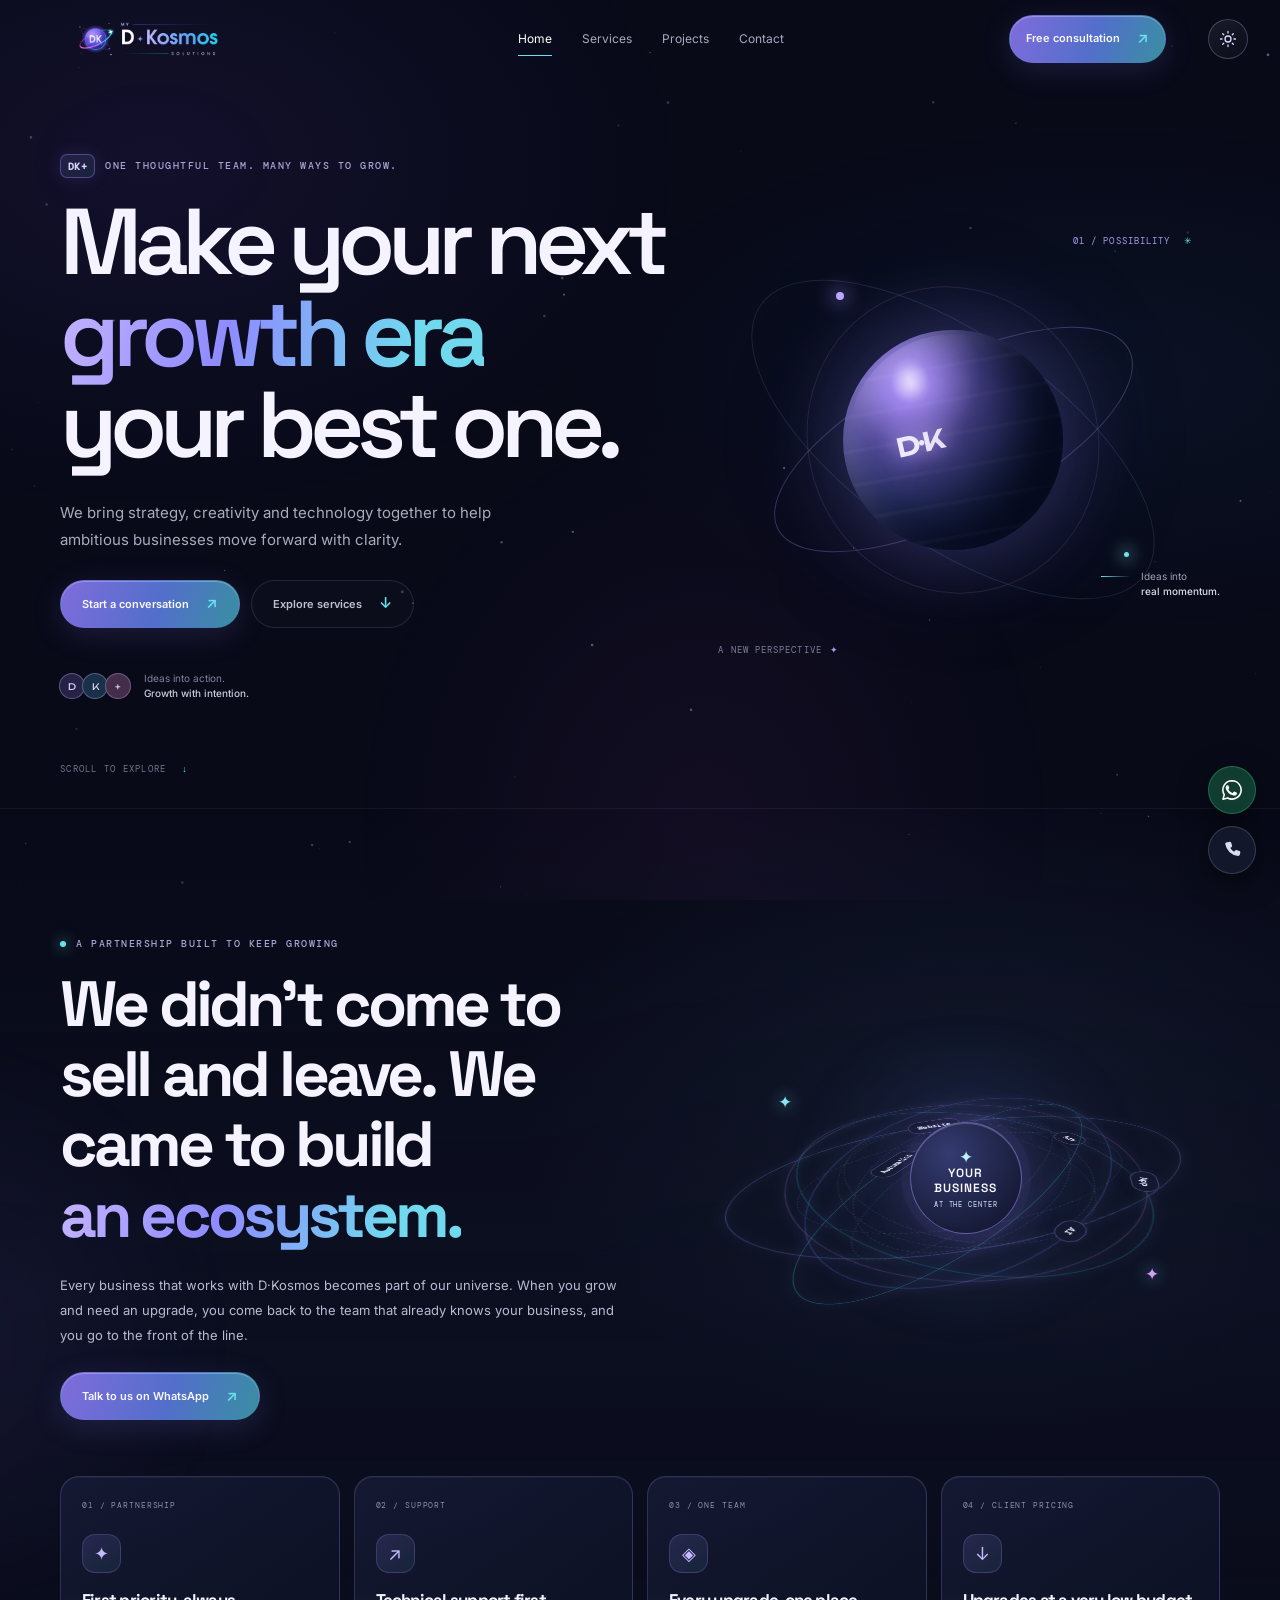
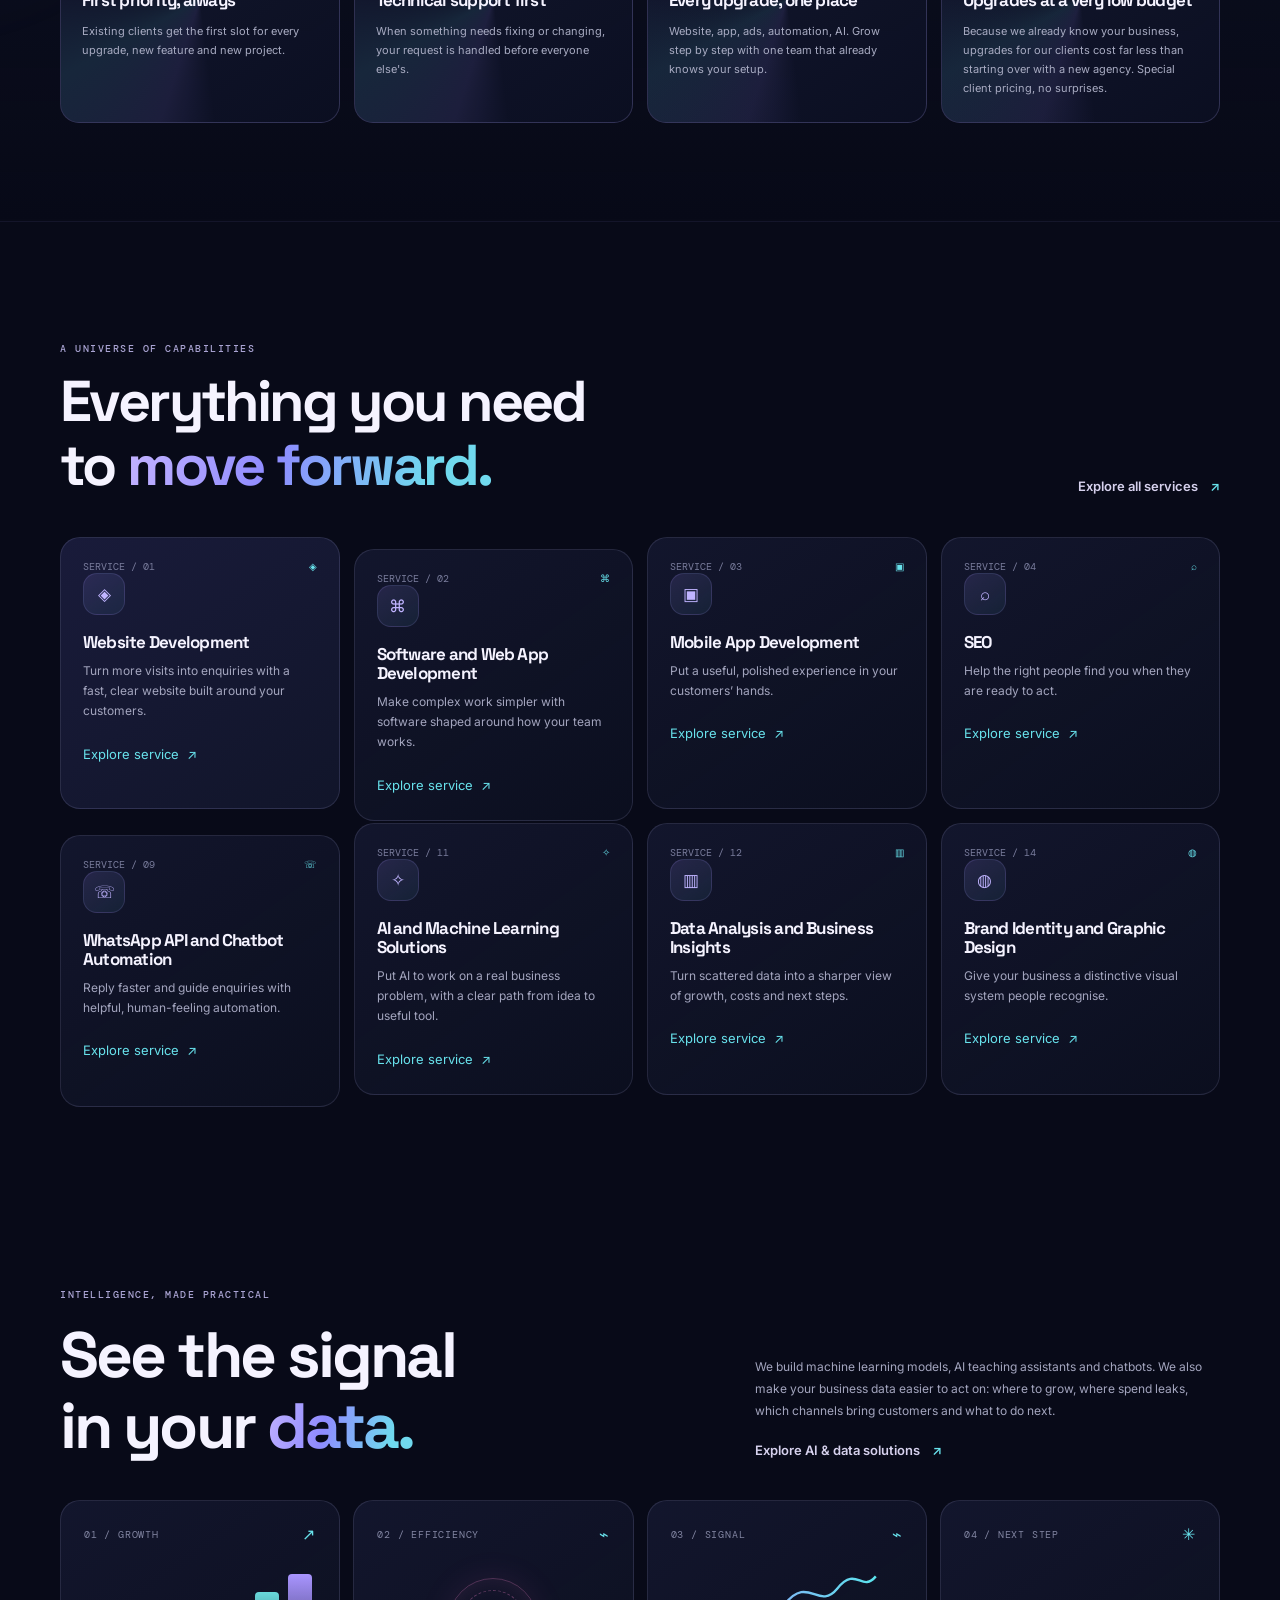
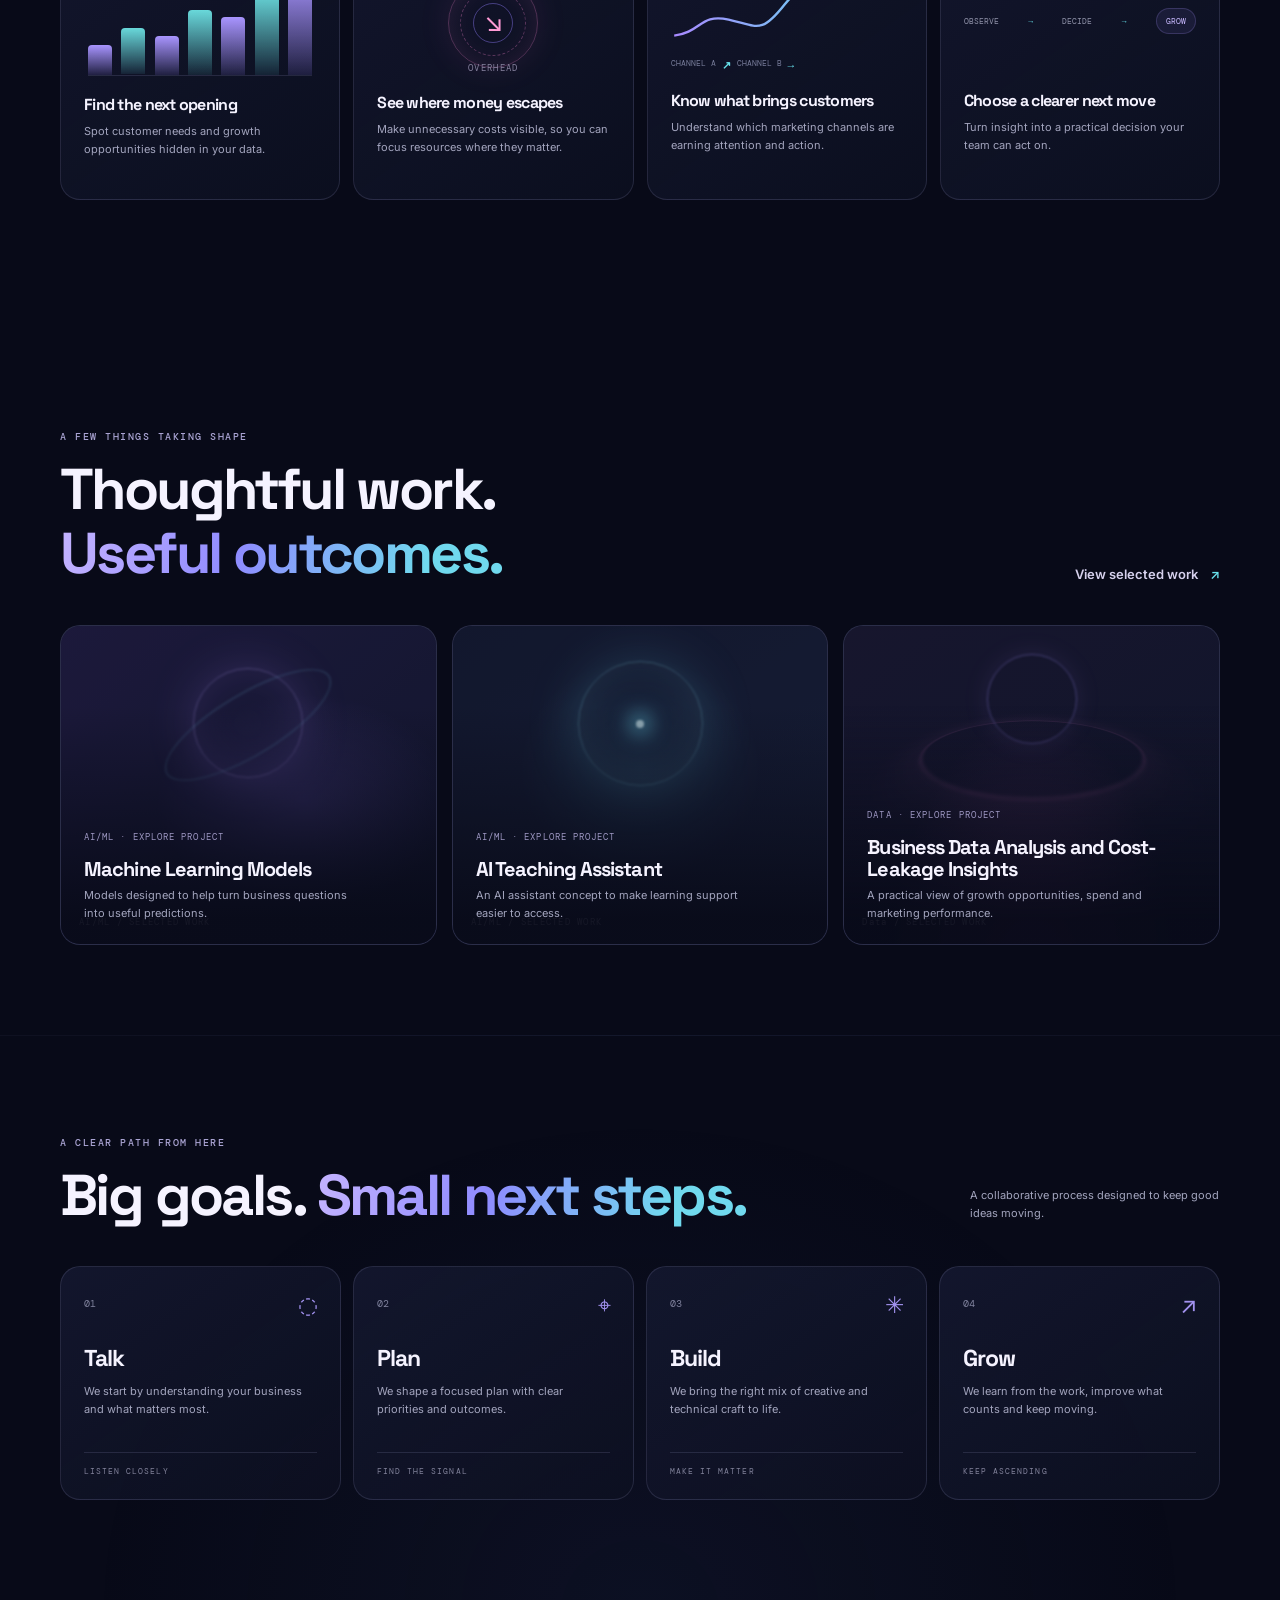
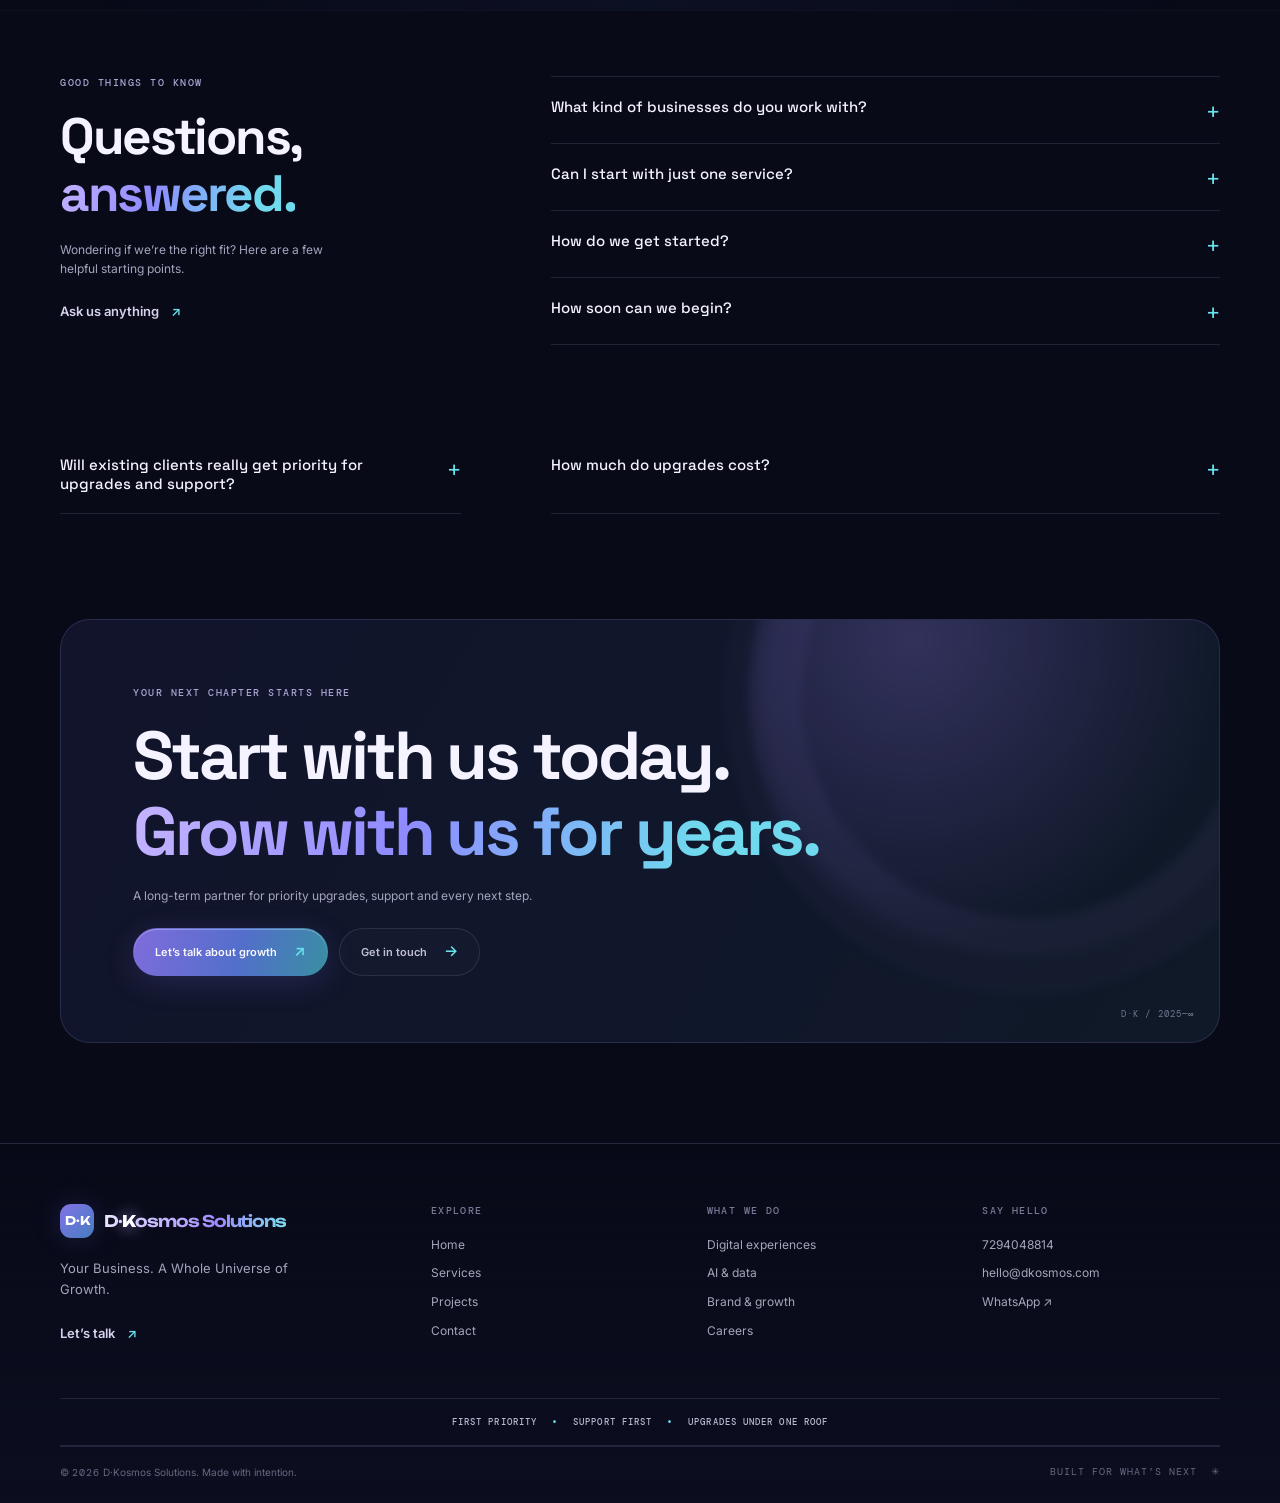
==== commit 06d5efd7: "Aapka message" ====
--- a/index.html
+++ b/index.html
@@ -1 +1 @@
-<!doctype html><html lang="en"><head><meta charset="utf-8"><meta name="viewport" content="width=device-width,initial-scale=1"><meta name="theme-color" content="#080a18"><meta name="description" content="Partner for the long run: D&#183;Kosmos offers priority upgrades and support as your business grows."><meta property="og:title" content="D&#183;Kosmos Solutions — Your Business. A Whole Universe of Growth."><meta property="og:description" content="Digital solutions with the clarity to move your business forward."><meta property="og:type" content="website"><title>D&#183;Kosmos Solutions — Digital Growth, Thoughtfully Built</title><link rel="icon" href="assets/favicon.svg" type="image/svg+xml"><link rel="preconnect" href="https://fonts.googleapis.com"><link rel="preconnect" href="https://fonts.gstatic.com" crossorigin><link href="https://fonts.googleapis.com/css2?family=DM+Mono:wght@400;500&family=Inter:wght@400;500;600;700&family=Space+Grotesk:wght@400;500;600;700&family=Unbounded:wght@500;600;700&display=swap" rel="stylesheet"><link rel="stylesheet" href="css/base.css"><link rel="stylesheet" href="css/layout.css"><link rel="stylesheet" href="css/components.css"><link rel="stylesheet" href="css/animations.css"><link rel="stylesheet" href="css/pages.css"></head><body data-page="home"><div id="starfield"></div><div id="site-header"></div><main><section class="hero wrap"><div class="hero-copy"><p class="eyebrow reveal"><span class="dk-plus-badge">DK+</span><span>One thoughtful team. Many ways to grow.</span></p><h1 class="display reveal">Make your next<br><span class="gradient-text">growth era</span><br>your best one.</h1><p class="hero-text reveal">We bring strategy, creativity and technology together to help ambitious businesses move forward with clarity.</p><div class="hero-actions reveal"><a class="button button-primary magnetic" data-whatsapp href="#">Start a conversation <span>↗</span></a><a class="button button-quiet" href="services.html">Explore services <span>↓</span></a></div><div class="hero-proof reveal"><div class="proof-avatars"><i>D</i><i>K</i><i>+</i></div><span>Ideas into action.<br><b>Growth with intention.</b></span></div></div><div class="planet-stage reveal"><div class="planet-label label-top"><span>01 / POSSIBILITY</span><i>✳</i></div><div class="orbit orbit-one"></div><div class="orbit orbit-two"></div><div class="orbit orbit-three"></div><div class="planet"><div class="planet-shade"></div><span class="planet-mark">D·K</span></div><div class="orbit-point point-a"></div><div class="orbit-point point-b"></div><div class="planet-caption"><span class="caption-line"></span><p>Ideas into<br><b>real momentum.</b></p></div><div class="planet-label label-bottom">A NEW PERSPECTIVE <span>✦</span></div></div><div class="hero-index">SCROLL TO EXPLORE <span>↓</span></div></section><section class="promise-section"><div class="wrap"><div class="promise-intro"><div class="promise-copy reveal"><p class="eyebrow"><span class="live-dot"></span> A partnership built to keep growing</p><h2 class="promise-headline"><span class="promise-word" style="--word-index:0">We</span> <span class="promise-word" style="--word-index:1">didn&#39;t</span> <span class="promise-word" style="--word-index:2">come</span> <span class="promise-word" style="--word-index:3">to</span> <span class="promise-word" style="--word-index:4">sell</span> <span class="promise-word" style="--word-index:5">and</span> <span class="promise-word" style="--word-index:6">leave.</span> <span class="promise-word" style="--word-index:7">We</span> <span class="promise-word" style="--word-index:8">came</span> <span class="promise-word" style="--word-index:9">to</span> <span class="promise-word" style="--word-index:10">build</span> <span class="promise-word gradient-text" style="--word-index:11">an ecosystem.</span></h2><p class="promise-lede">Every business that works with D&#183;Kosmos becomes part of our universe. When you grow and need an upgrade, you come back to the team that already knows your business, and you go to the front of the line.</p><a class="button button-primary magnetic" data-whatsapp href="#">Talk to us on WhatsApp <span>&#8599;</span></a></div><div class="promise-orbit reveal" role="img" aria-label="Your business at the center, supported by Website, Ads, App, Automation and AI"><div class="orbit-glow"></div><div class="orbit-ring ring-a"><span class="orbit-node"><b>Website</b></span></div><div class="orbit-ring ring-b"><span class="orbit-node"><b>Ads</b></span></div><div class="orbit-ring ring-c"><span class="orbit-node"><b>App</b></span></div><div class="orbit-ring ring-d"><span class="orbit-node"><b>Automation</b></span></div><div class="orbit-ring ring-e"><span class="orbit-node"><b>AI</b></span></div><div class="orbit-center"><i>&#10022;</i><b>Your<br>business</b><small>AT THE CENTER</small></div><span class="orbit-star star-a">&#10022;</span><span class="orbit-star star-b">&#10022;</span></div></div><div class="promise-grid"><article class="promise-card reveal" data-tilt><span class="promise-card-index">01 / PARTNERSHIP</span><span class="promise-icon">&#10022;</span><h3>First priority, always</h3><p>Existing clients get the first slot for every upgrade, new feature and new project.</p></article><article class="promise-card reveal" data-tilt><span class="promise-card-index">02 / SUPPORT</span><span class="promise-icon">&#8599;</span><h3>Technical support first</h3><p>When something needs fixing or changing, your request is handled before everyone else&#39;s.</p></article><article class="promise-card reveal" data-tilt><span class="promise-card-index">03 / ONE TEAM</span><span class="promise-icon">&#9672;</span><h3>Every upgrade, one place</h3><p>Website, app, ads, automation, AI. Grow step by step with one team that already knows your setup.</p></article><article class="promise-card reveal" data-tilt><span class="promise-card-index">04 / CLIENT PRICING</span><span class="promise-icon">&#8595;</span><h3>Upgrades at a very low budget</h3><p>Because we already know your business, upgrades for our clients cost far less than starting over with a new agency. Special client pricing, no surprises.</p></article></div></div></section><section class="section wrap" id="services"><div class="section-head reveal"><div><p class="eyebrow">A universe of capabilities</p><h2>Everything you need<br>to <span class="gradient-text">move forward.</span></h2></div><a class="text-link" href="services.html">Explore all services <span>↗</span></a></div><div class="service-grid" id="home-services"></div></section><section class="ai-section wrap"><div class="ai-top reveal"><div><p class="eyebrow">Intelligence, made practical</p><h2>See the signal<br>in your <span class="gradient-text">data.</span></h2></div><div class="ai-copy"><p>We build machine learning models, AI teaching assistants and chatbots. We also make your business data easier to act on: where to grow, where spend leaks, which channels bring customers and what to do next.</p><a class="text-link" href="services.html#ai-data">Explore AI & data solutions <span>↗</span></a></div></div><div class="insight-grid"><article class="insight-card reveal" data-tilt><div class="insight-top"><span>01 / GROWTH</span><i>↗</i></div><div class="chart-bars"><i style="--h:30%"></i><i style="--h:46%"></i><i style="--h:39%"></i><i style="--h:64%"></i><i style="--h:57%"></i><i style="--h:82%"></i><i style="--h:100%"></i></div><h3>Find the next opening</h3><p>Spot customer needs and growth opportunities hidden in your data.</p></article><article class="insight-card reveal" data-tilt><div class="insight-top"><span>02 / EFFICIENCY</span><i>⌁</i></div><div class="leak-visual"><span class="leak-ring"></span><span class="leak-value">↘</span><i>OVERHEAD</i></div><h3>See where money escapes</h3><p>Make unnecessary costs visible, so you can focus resources where they matter.</p></article><article class="insight-card reveal" data-tilt><div class="insight-top"><span>03 / SIGNAL</span><i>⌁</i></div><div class="signal-visual"><svg viewBox="0 0 260 100" role="img" aria-label="Illustrative upward trend line"><path d="M4 82 C38 78 36 54 72 62 S112 81 142 43 S184 52 208 23 S238 29 256 8" fill="none" stroke="url(#line)" stroke-width="3"/><defs><linearGradient id="line"><stop stop-color="#a889ff"/><stop offset="1" stop-color="#5be4ed"/></linearGradient></defs></svg><div><span>CHANNEL A</span><b>↗</b><span>CHANNEL B</span><b>→</b></div></div><h3>Know what brings customers</h3><p>Understand which marketing channels are earning attention and action.</p></article><article class="insight-card reveal" data-tilt><div class="insight-top"><span>04 / NEXT STEP</span><i>✳</i></div><div class="next-visual"><span>OBSERVE</span><i>→</i><span>DECIDE</span><i>→</i><b>GROW</b></div><h3>Choose a clearer next move</h3><p>Turn insight into a practical decision your team can act on.</p></article></div></section><section class="projects-section wrap"><div class="section-head reveal"><div><p class="eyebrow">A few things taking shape</p><h2>Thoughtful work.<br><span class="gradient-text">Useful outcomes.</span></h2></div><a class="text-link" href="projects.html">View selected work <span>↗</span></a></div><div class="featured-projects" id="featured-projects"></div></section><section class="process-section"><div class="wrap"><div class="section-head reveal"><div><p class="eyebrow">A clear path from here</p><h2>Big goals. <span class="gradient-text">Small next steps.</span></h2></div><p class="section-aside">A collaborative process designed to keep good ideas moving.</p></div><div class="process-grid"><article class="process-step reveal"><span class="step-number">01</span><span class="step-icon">◌</span><h3>Talk</h3><p>We start by understanding your business and what matters most.</p><span class="step-foot">LISTEN CLOSELY</span></article><article class="process-step reveal"><span class="step-number">02</span><span class="step-icon">⌖</span><h3>Plan</h3><p>We shape a focused plan with clear priorities and outcomes.</p><span class="step-foot">FIND THE SIGNAL</span></article><article class="process-step reveal"><span class="step-number">03</span><span class="step-icon">✳</span><h3>Build</h3><p>We bring the right mix of creative and technical craft to life.</p><span class="step-foot">MAKE IT MATTER</span></article><article class="process-step reveal"><span class="step-number">04</span><span class="step-icon">↗</span><h3>Grow</h3><p>We learn from the work, improve what counts and keep moving.</p><span class="step-foot">KEEP ASCENDING</span></article></div></div></section><section class="faq-section wrap"><div class="faq-intro reveal"><p class="eyebrow">Good things to know</p><h2>Questions,<br><span class="gradient-text">answered.</span></h2><p>Wondering if we’re the right fit? Here are a few helpful starting points.</p><a class="text-link" href="contact.html">Ask us anything <span>↗</span></a></div><div class="faq-list"><details class="faq-item reveal"><summary>What kind of businesses do you work with?<span>+</span></summary><p>We work with ambitious businesses and teams looking for a thoughtful digital partner. Tell us what you are building and we can find the right starting point together.</p></details><details class="faq-item reveal"><summary>Can I start with just one service?<span>+</span></summary><p>Absolutely. We can begin with a focused project or service, then build from there if it makes sense for your goals.</p></details><details class="faq-item reveal"><summary>How do we get started?<span>+</span></summary><p>Send us a message on WhatsApp or use the contact form. We will learn a little about your goals and suggest a useful next step.</p></details><details class="faq-item reveal"><summary>How soon can we begin?<span>+</span></summary><p>Timing depends on the project and our current schedule. After an initial conversation, we will share a clear proposed timeline.</p></details></div><details class="faq-item reveal"><summary>Will existing clients really get priority for upgrades and support?<span>+</span></summary><p>Yes. Existing clients are served first for upgrades and technical support.</p></details><details class="faq-item reveal"><summary>How much do upgrades cost?<span>+</span></summary><p>We keep upgrades for existing clients at very low budgets. Tell us what you need on WhatsApp and we will share a clear quote.</p></details></section><section class="final-cta wrap"><div class="cta-orb"></div><div class="final-cta-inner reveal"><p class="eyebrow">Your next chapter starts here</p><h2>Start with us today.<br><span class="gradient-text">Grow with us for years.</span></h2><p>A long-term partner for priority upgrades, support and every next step.</p><div class="hero-actions"><a class="button button-primary magnetic" data-whatsapp href="#">Let’s talk about growth <span>↗</span></a><a class="button button-quiet" href="contact.html">Get in touch <span>→</span></a></div></div><span class="cta-index">D·K / 2025—∞</span></section></main><div id="site-footer"></div><div id="site-intro"></div><div id="floating-actions"></div><div class="scroll-progress" aria-hidden="true"></div><script src="js/config.js"></script><script src="js/data.js"></script><script src="js/starfield.js"></script><script src="js/intro.js"></script><script src="js/effects.js"></script><script src="js/main.js"></script></body></html>
+<!doctype html><html lang="en"><head><meta charset="utf-8"><meta name="viewport" content="width=device-width,initial-scale=1"><meta name="theme-color" content="#080a18"><meta name="description" content="Partner for the long run: D&#183;Kosmos offers priority upgrades and support as your business grows."><meta property="og:title" content="D&#183;Kosmos Solutions — Your Business. A Whole Universe of Growth."><meta property="og:description" content="Digital solutions with the clarity to move your business forward."><meta property="og:type" content="website"><title>D&#183;DKosmos Solutions — Digital Growth, Thoughtfully Built</title><link rel="icon" href="assets/favicon.svg" type="image/svg+xml"><link rel="preconnect" href="https://fonts.googleapis.com"><link rel="preconnect" href="https://fonts.gstatic.com" crossorigin><link href="https://fonts.googleapis.com/css2?family=DM+Mono:wght@400;500&family=Inter:wght@400;500;600;700&family=Space+Grotesk:wght@400;500;600;700&family=Unbounded:wght@500;600;700&display=swap" rel="stylesheet"><link rel="stylesheet" href="css/base.css"><link rel="stylesheet" href="css/layout.css"><link rel="stylesheet" href="css/components.css"><link rel="stylesheet" href="css/animations.css"><link rel="stylesheet" href="css/pages.css"></head><body data-page="home"><div id="starfield"></div><div id="site-header"></div><main><section class="hero wrap"><div class="hero-copy"><p class="eyebrow reveal"><span class="dk-plus-badge">DK+</span><span>One thoughtful team. Many ways to grow.</span></p><h1 class="display reveal">Make your next<br><span class="gradient-text">growth era</span><br>your best one.</h1><p class="hero-text reveal">We bring strategy, creativity and technology together to help ambitious businesses move forward with clarity.</p><div class="hero-actions reveal"><a class="button button-primary magnetic" data-whatsapp href="#">Start a conversation <span>↗</span></a><a class="button button-quiet" href="services.html">Explore services <span>↓</span></a></div><div class="hero-proof reveal"><div class="proof-avatars"><i>D</i><i>K</i><i>+</i></div><span>Ideas into action.<br><b>Growth with intention.</b></span></div></div><div class="planet-stage reveal"><div class="planet-label label-top"><span>01 / POSSIBILITY</span><i>✳</i></div><div class="orbit orbit-one"></div><div class="orbit orbit-two"></div><div class="orbit orbit-three"></div><div class="planet"><div class="planet-shade"></div><span class="planet-mark">D·K</span></div><div class="orbit-point point-a"></div><div class="orbit-point point-b"></div><div class="planet-caption"><span class="caption-line"></span><p>Ideas into<br><b>real momentum.</b></p></div><div class="planet-label label-bottom">A NEW PERSPECTIVE <span>✦</span></div></div><div class="hero-index">SCROLL TO EXPLORE <span>↓</span></div></section><section class="promise-section"><div class="wrap"><div class="promise-intro"><div class="promise-copy reveal"><p class="eyebrow"><span class="live-dot"></span> A partnership built to keep growing</p><h2 class="promise-headline"><span class="promise-word" style="--word-index:0">We</span> <span class="promise-word" style="--word-index:1">didn&#39;t</span> <span class="promise-word" style="--word-index:2">come</span> <span class="promise-word" style="--word-index:3">to</span> <span class="promise-word" style="--word-index:4">sell</span> <span class="promise-word" style="--word-index:5">and</span> <span class="promise-word" style="--word-index:6">leave.</span> <span class="promise-word" style="--word-index:7">We</span> <span class="promise-word" style="--word-index:8">came</span> <span class="promise-word" style="--word-index:9">to</span> <span class="promise-word" style="--word-index:10">build</span> <span class="promise-word gradient-text" style="--word-index:11">an ecosystem.</span></h2><p class="promise-lede">Every business that works with D&#183;Kosmos becomes part of our universe. When you grow and need an upgrade, you come back to the team that already knows your business, and you go to the front of the line.</p><a class="button button-primary magnetic" data-whatsapp href="#">Talk to us on WhatsApp <span>&#8599;</span></a></div><div class="promise-orbit reveal" role="img" aria-label="Your business at the center, supported by Website, Ads, App, Automation and AI"><div class="orbit-glow"></div><div class="orbit-ring ring-a"><span class="orbit-node"><b>Website</b></span></div><div class="orbit-ring ring-b"><span class="orbit-node"><b>Ads</b></span></div><div class="orbit-ring ring-c"><span class="orbit-node"><b>App</b></span></div><div class="orbit-ring ring-d"><span class="orbit-node"><b>Automation</b></span></div><div class="orbit-ring ring-e"><span class="orbit-node"><b>AI</b></span></div><div class="orbit-center"><i>&#10022;</i><b>Your<br>business</b><small>AT THE CENTER</small></div><span class="orbit-star star-a">&#10022;</span><span class="orbit-star star-b">&#10022;</span></div></div><div class="promise-grid"><article class="promise-card reveal" data-tilt><span class="promise-card-index">01 / PARTNERSHIP</span><span class="promise-icon">&#10022;</span><h3>First priority, always</h3><p>Existing clients get the first slot for every upgrade, new feature and new project.</p></article><article class="promise-card reveal" data-tilt><span class="promise-card-index">02 / SUPPORT</span><span class="promise-icon">&#8599;</span><h3>Technical support first</h3><p>When something needs fixing or changing, your request is handled before everyone else&#39;s.</p></article><article class="promise-card reveal" data-tilt><span class="promise-card-index">03 / ONE TEAM</span><span class="promise-icon">&#9672;</span><h3>Every upgrade, one place</h3><p>Website, app, ads, automation, AI. Grow step by step with one team that already knows your setup.</p></article><article class="promise-card reveal" data-tilt><span class="promise-card-index">04 / CLIENT PRICING</span><span class="promise-icon">&#8595;</span><h3>Upgrades at a very low budget</h3><p>Because we already know your business, upgrades for our clients cost far less than starting over with a new agency. Special client pricing, no surprises.</p></article></div></div></section><section class="section wrap" id="services"><div class="section-head reveal"><div><p class="eyebrow">A universe of capabilities</p><h2>Everything you need<br>to <span class="gradient-text">move forward.</span></h2></div><a class="text-link" href="services.html">Explore all services <span>↗</span></a></div><div class="service-grid" id="home-services"></div></section><section class="ai-section wrap"><div class="ai-top reveal"><div><p class="eyebrow">Intelligence, made practical</p><h2>See the signal<br>in your <span class="gradient-text">data.</span></h2></div><div class="ai-copy"><p>We build machine learning models, AI teaching assistants and chatbots. We also make your business data easier to act on: where to grow, where spend leaks, which channels bring customers and what to do next.</p><a class="text-link" href="services.html#ai-data">Explore AI & data solutions <span>↗</span></a></div></div><div class="insight-grid"><article class="insight-card reveal" data-tilt><div class="insight-top"><span>01 / GROWTH</span><i>↗</i></div><div class="chart-bars"><i style="--h:30%"></i><i style="--h:46%"></i><i style="--h:39%"></i><i style="--h:64%"></i><i style="--h:57%"></i><i style="--h:82%"></i><i style="--h:100%"></i></div><h3>Find the next opening</h3><p>Spot customer needs and growth opportunities hidden in your data.</p></article><article class="insight-card reveal" data-tilt><div class="insight-top"><span>02 / EFFICIENCY</span><i>⌁</i></div><div class="leak-visual"><span class="leak-ring"></span><span class="leak-value">↘</span><i>OVERHEAD</i></div><h3>See where money escapes</h3><p>Make unnecessary costs visible, so you can focus resources where they matter.</p></article><article class="insight-card reveal" data-tilt><div class="insight-top"><span>03 / SIGNAL</span><i>⌁</i></div><div class="signal-visual"><svg viewBox="0 0 260 100" role="img" aria-label="Illustrative upward trend line"><path d="M4 82 C38 78 36 54 72 62 S112 81 142 43 S184 52 208 23 S238 29 256 8" fill="none" stroke="url(#line)" stroke-width="3"/><defs><linearGradient id="line"><stop stop-color="#a889ff"/><stop offset="1" stop-color="#5be4ed"/></linearGradient></defs></svg><div><span>CHANNEL A</span><b>↗</b><span>CHANNEL B</span><b>→</b></div></div><h3>Know what brings customers</h3><p>Understand which marketing channels are earning attention and action.</p></article><article class="insight-card reveal" data-tilt><div class="insight-top"><span>04 / NEXT STEP</span><i>✳</i></div><div class="next-visual"><span>OBSERVE</span><i>→</i><span>DECIDE</span><i>→</i><b>GROW</b></div><h3>Choose a clearer next move</h3><p>Turn insight into a practical decision your team can act on.</p></article></div></section><section class="projects-section wrap"><div class="section-head reveal"><div><p class="eyebrow">A few things taking shape</p><h2>Thoughtful work.<br><span class="gradient-text">Useful outcomes.</span></h2></div><a class="text-link" href="projects.html">View selected work <span>↗</span></a></div><div class="featured-projects" id="featured-projects"></div></section><section class="process-section"><div class="wrap"><div class="section-head reveal"><div><p class="eyebrow">A clear path from here</p><h2>Big goals. <span class="gradient-text">Small next steps.</span></h2></div><p class="section-aside">A collaborative process designed to keep good ideas moving.</p></div><div class="process-grid"><article class="process-step reveal"><span class="step-number">01</span><span class="step-icon">◌</span><h3>Talk</h3><p>We start by understanding your business and what matters most.</p><span class="step-foot">LISTEN CLOSELY</span></article><article class="process-step reveal"><span class="step-number">02</span><span class="step-icon">⌖</span><h3>Plan</h3><p>We shape a focused plan with clear priorities and outcomes.</p><span class="step-foot">FIND THE SIGNAL</span></article><article class="process-step reveal"><span class="step-number">03</span><span class="step-icon">✳</span><h3>Build</h3><p>We bring the right mix of creative and technical craft to life.</p><span class="step-foot">MAKE IT MATTER</span></article><article class="process-step reveal"><span class="step-number">04</span><span class="step-icon">↗</span><h3>Grow</h3><p>We learn from the work, improve what counts and keep moving.</p><span class="step-foot">KEEP ASCENDING</span></article></div></div></section><section class="faq-section wrap"><div class="faq-intro reveal"><p class="eyebrow">Good things to know</p><h2>Questions,<br><span class="gradient-text">answered.</span></h2><p>Wondering if we’re the right fit? Here are a few helpful starting points.</p><a class="text-link" href="contact.html">Ask us anything <span>↗</span></a></div><div class="faq-list"><details class="faq-item reveal"><summary>What kind of businesses do you work with?<span>+</span></summary><p>We work with ambitious businesses and teams looking for a thoughtful digital partner. Tell us what you are building and we can find the right starting point together.</p></details><details class="faq-item reveal"><summary>Can I start with just one service?<span>+</span></summary><p>Absolutely. We can begin with a focused project or service, then build from there if it makes sense for your goals.</p></details><details class="faq-item reveal"><summary>How do we get started?<span>+</span></summary><p>Send us a message on WhatsApp or use the contact form. We will learn a little about your goals and suggest a useful next step.</p></details><details class="faq-item reveal"><summary>How soon can we begin?<span>+</span></summary><p>Timing depends on the project and our current schedule. After an initial conversation, we will share a clear proposed timeline.</p></details></div><details class="faq-item reveal"><summary>Will existing clients really get priority for upgrades and support?<span>+</span></summary><p>Yes. Existing clients are served first for upgrades and technical support.</p></details><details class="faq-item reveal"><summary>How much do upgrades cost?<span>+</span></summary><p>We keep upgrades for existing clients at very low budgets. Tell us what you need on WhatsApp and we will share a clear quote.</p></details></section><section class="final-cta wrap"><div class="cta-orb"></div><div class="final-cta-inner reveal"><p class="eyebrow">Your next chapter starts here</p><h2>Start with us today.<br><span class="gradient-text">Grow with us for years.</span></h2><p>A long-term partner for priority upgrades, support and every next step.</p><div class="hero-actions"><a class="button button-primary magnetic" data-whatsapp href="#">Let’s talk about growth <span>↗</span></a><a class="button button-quiet" href="contact.html">Get in touch <span>→</span></a></div></div><span class="cta-index">D·K / 2025—∞</span></section></main><div id="site-footer"></div><div id="site-intro"></div><div id="floating-actions"></div><div class="scroll-progress" aria-hidden="true"></div><script src="js/config.js"></script><script src="js/data.js"></script><script src="js/starfield.js"></script><script src="js/intro.js"></script><script src="js/effects.js"></script><script src="js/main.js"></script></body></html>
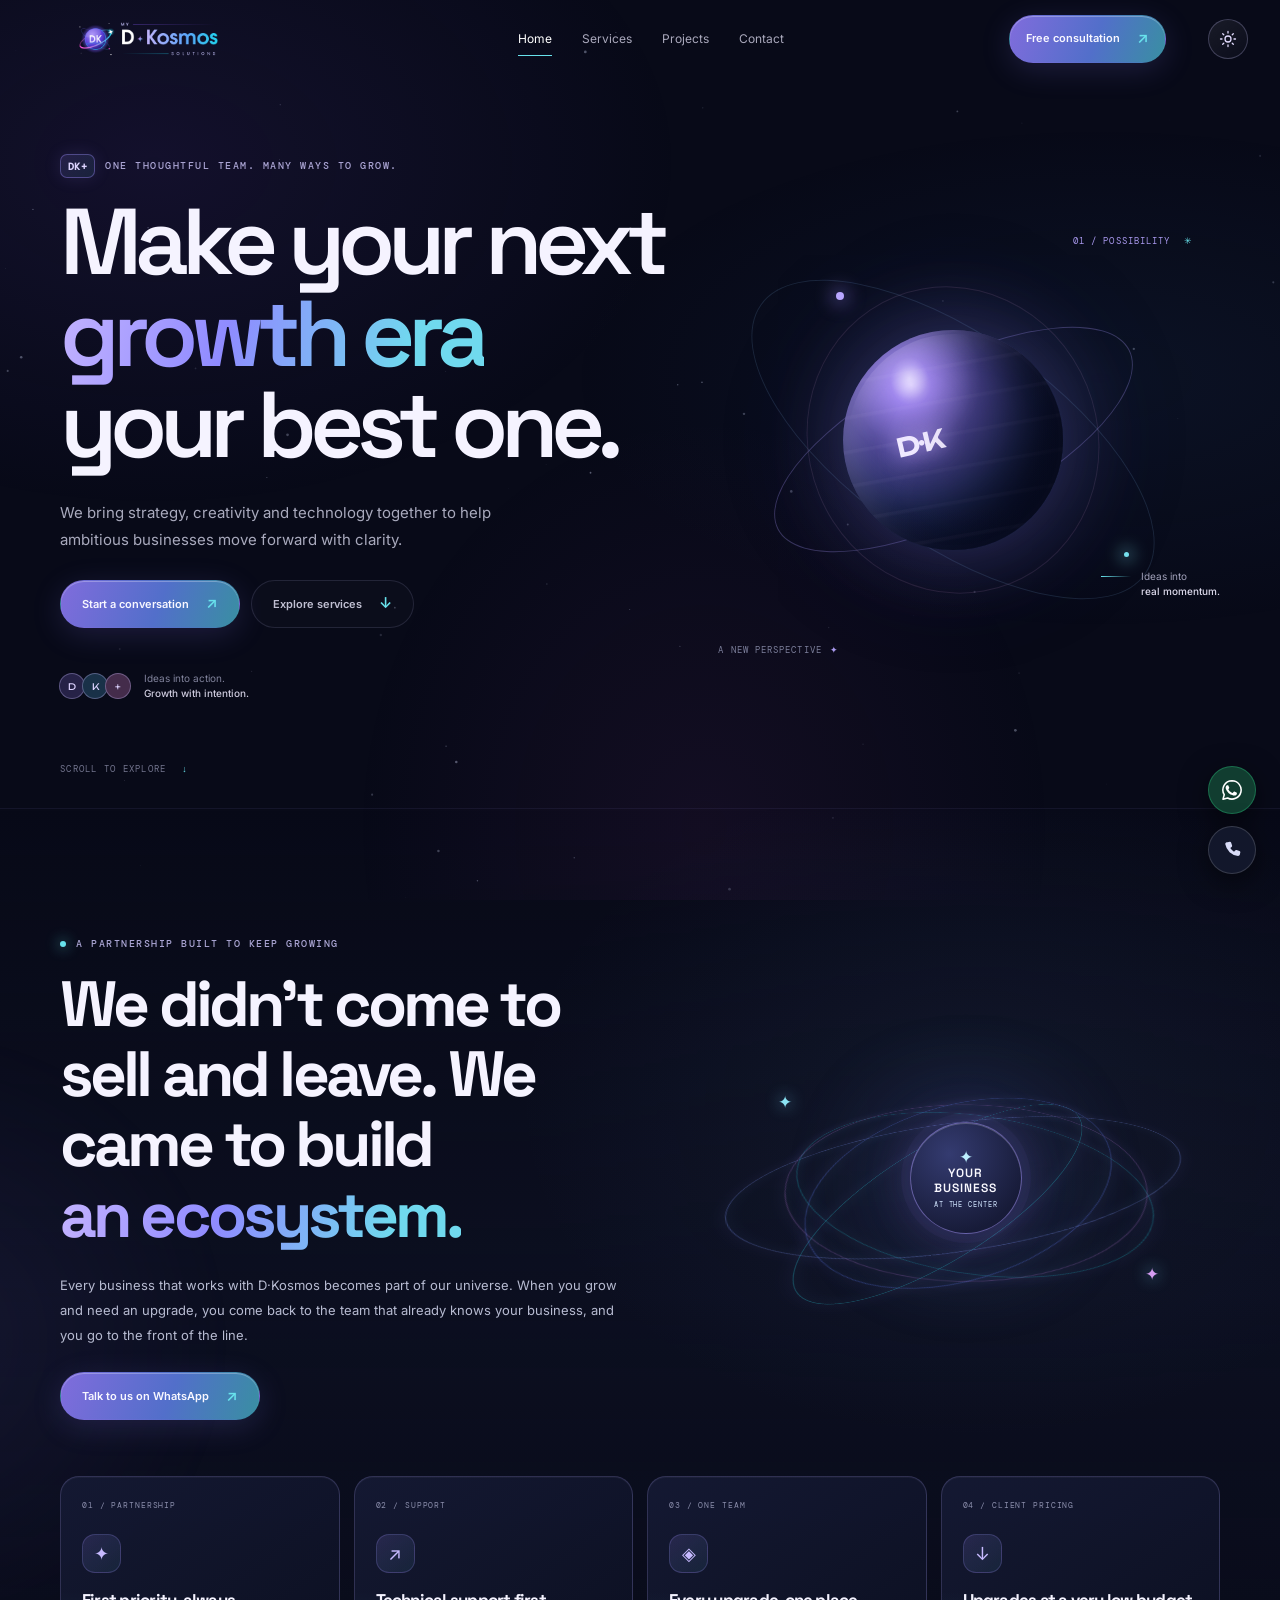
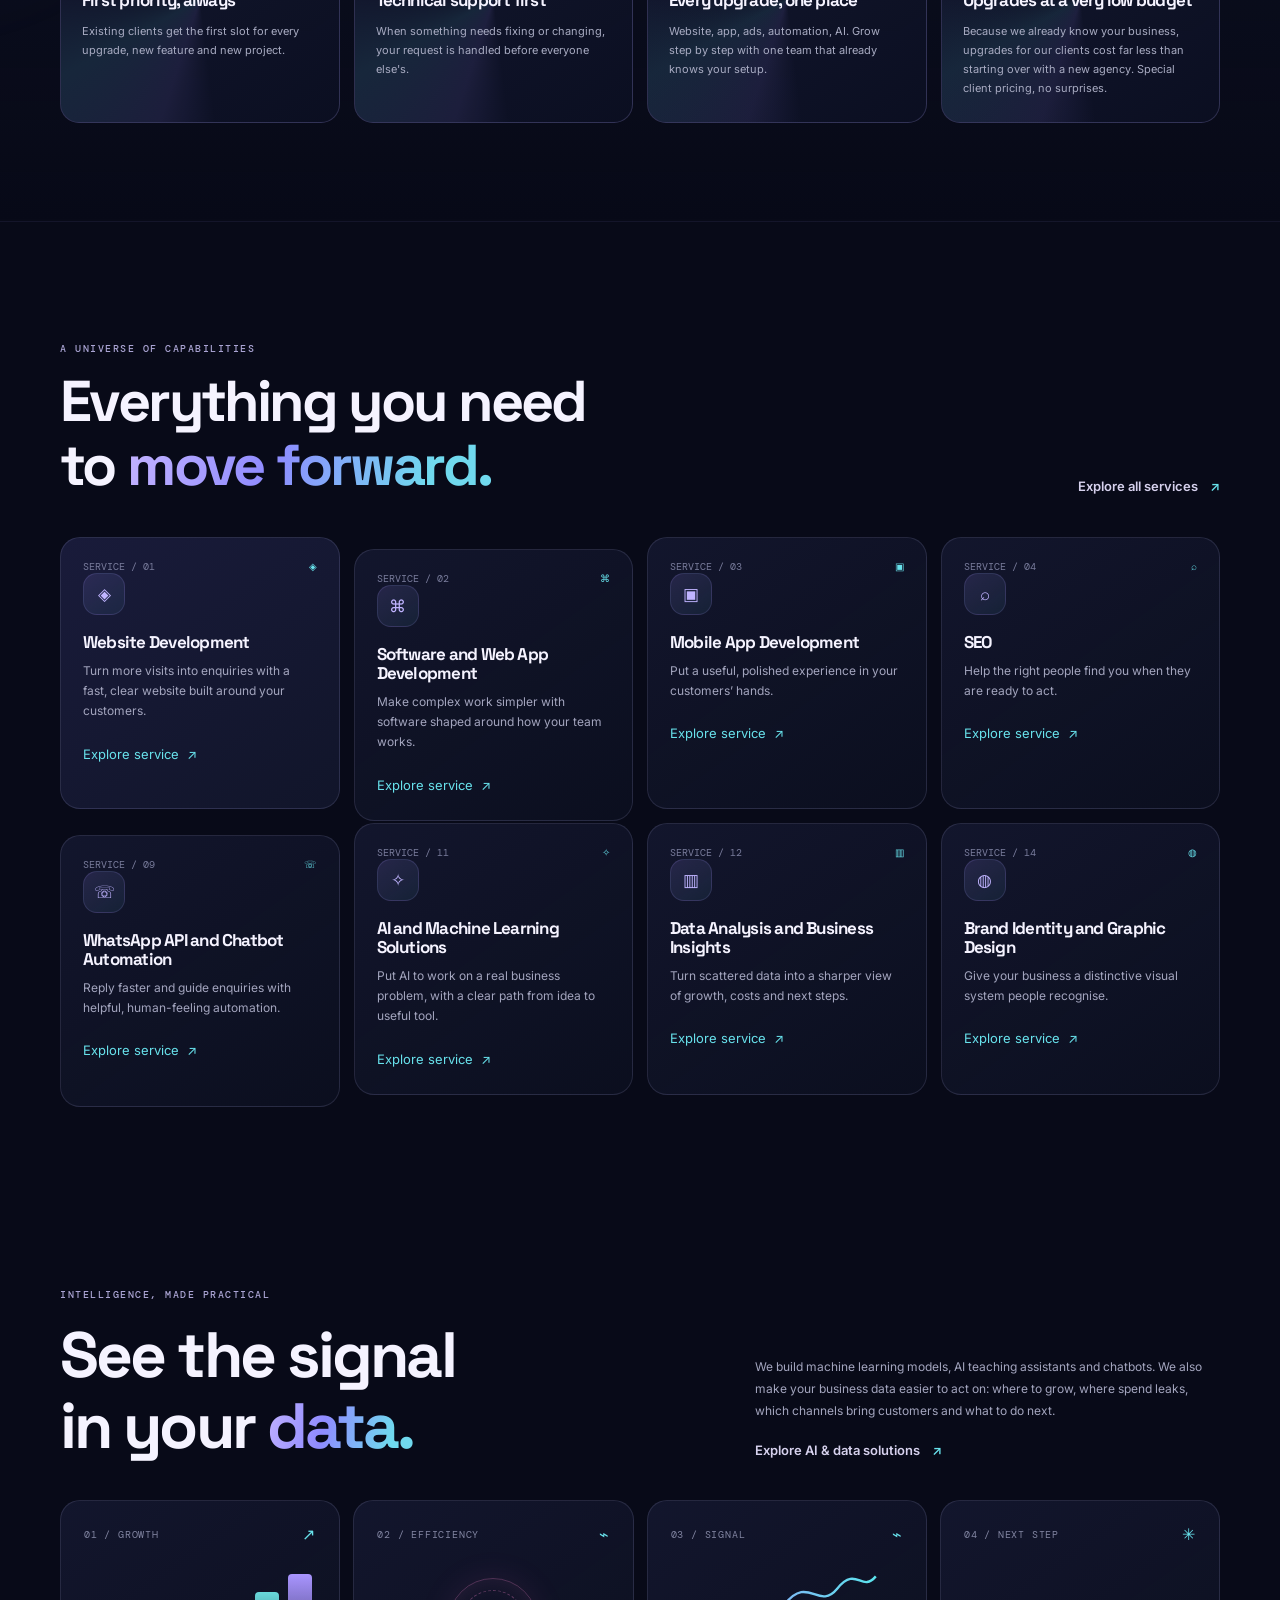
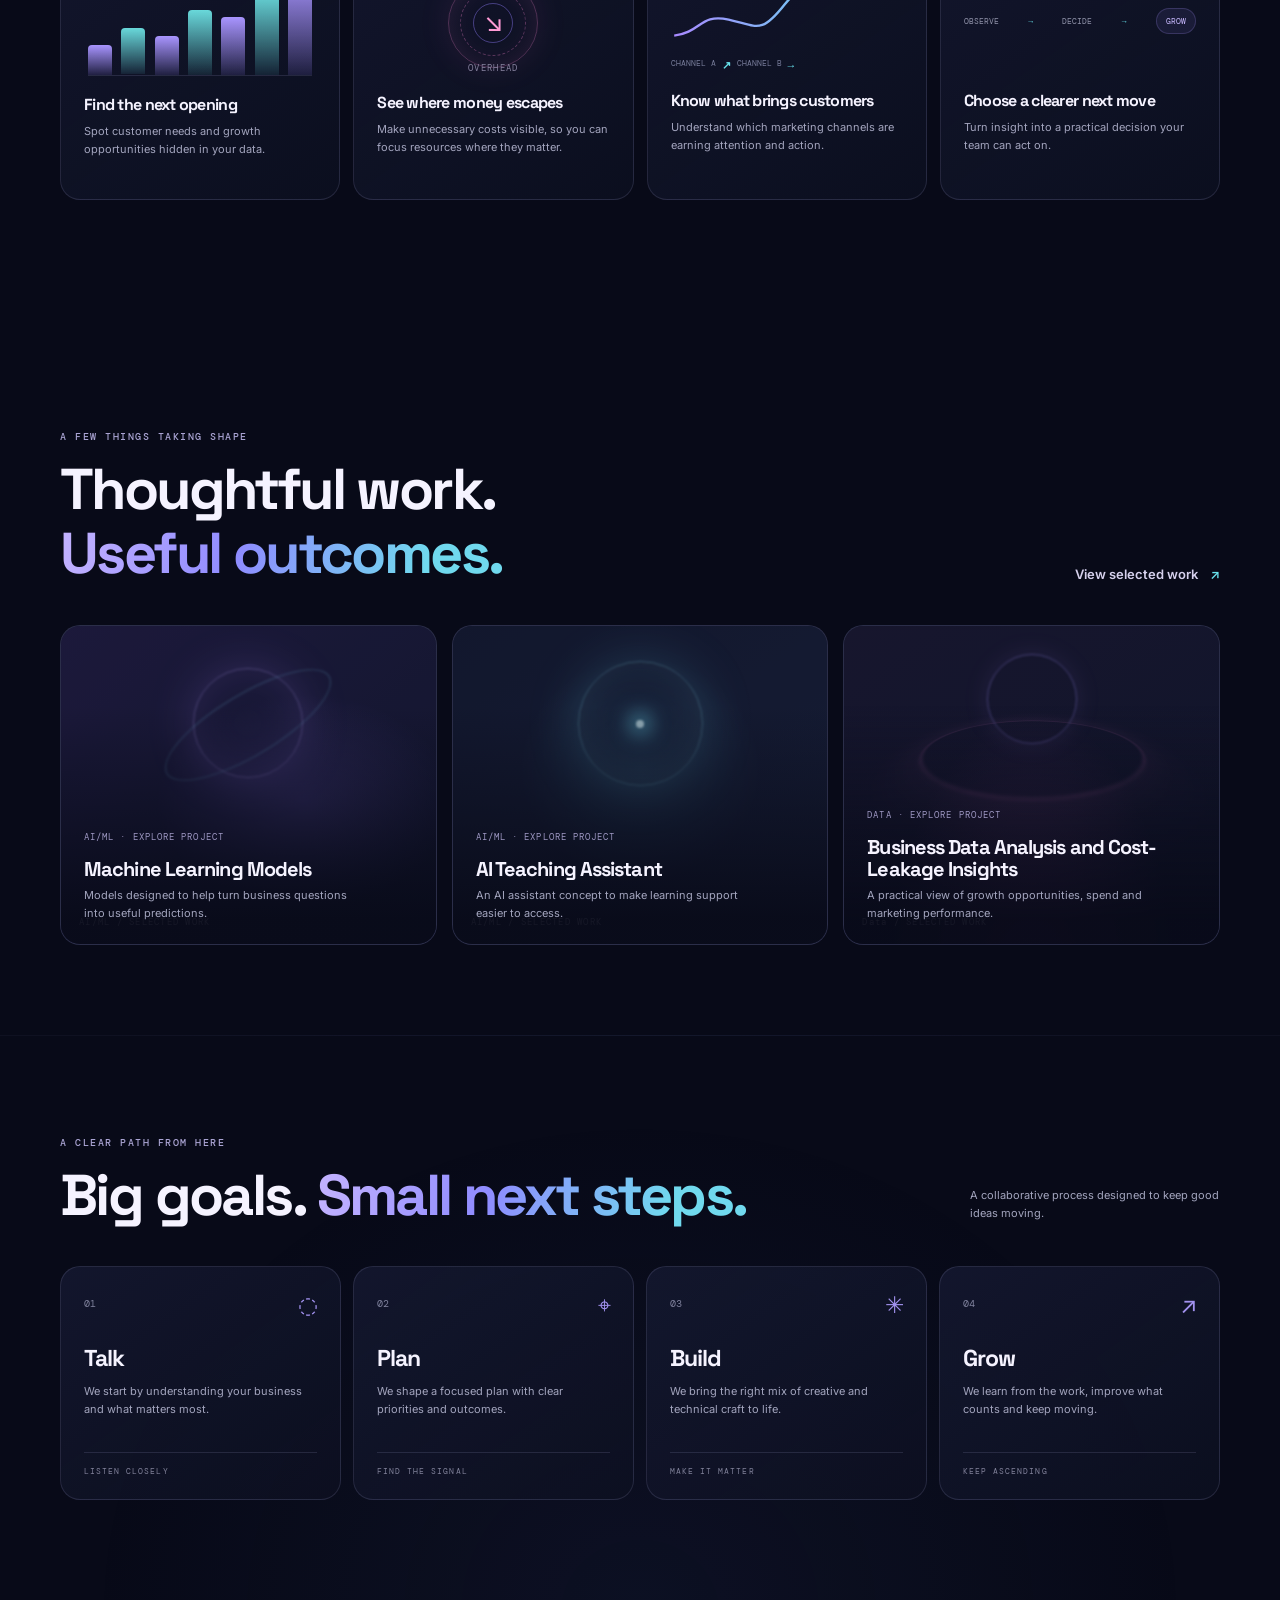
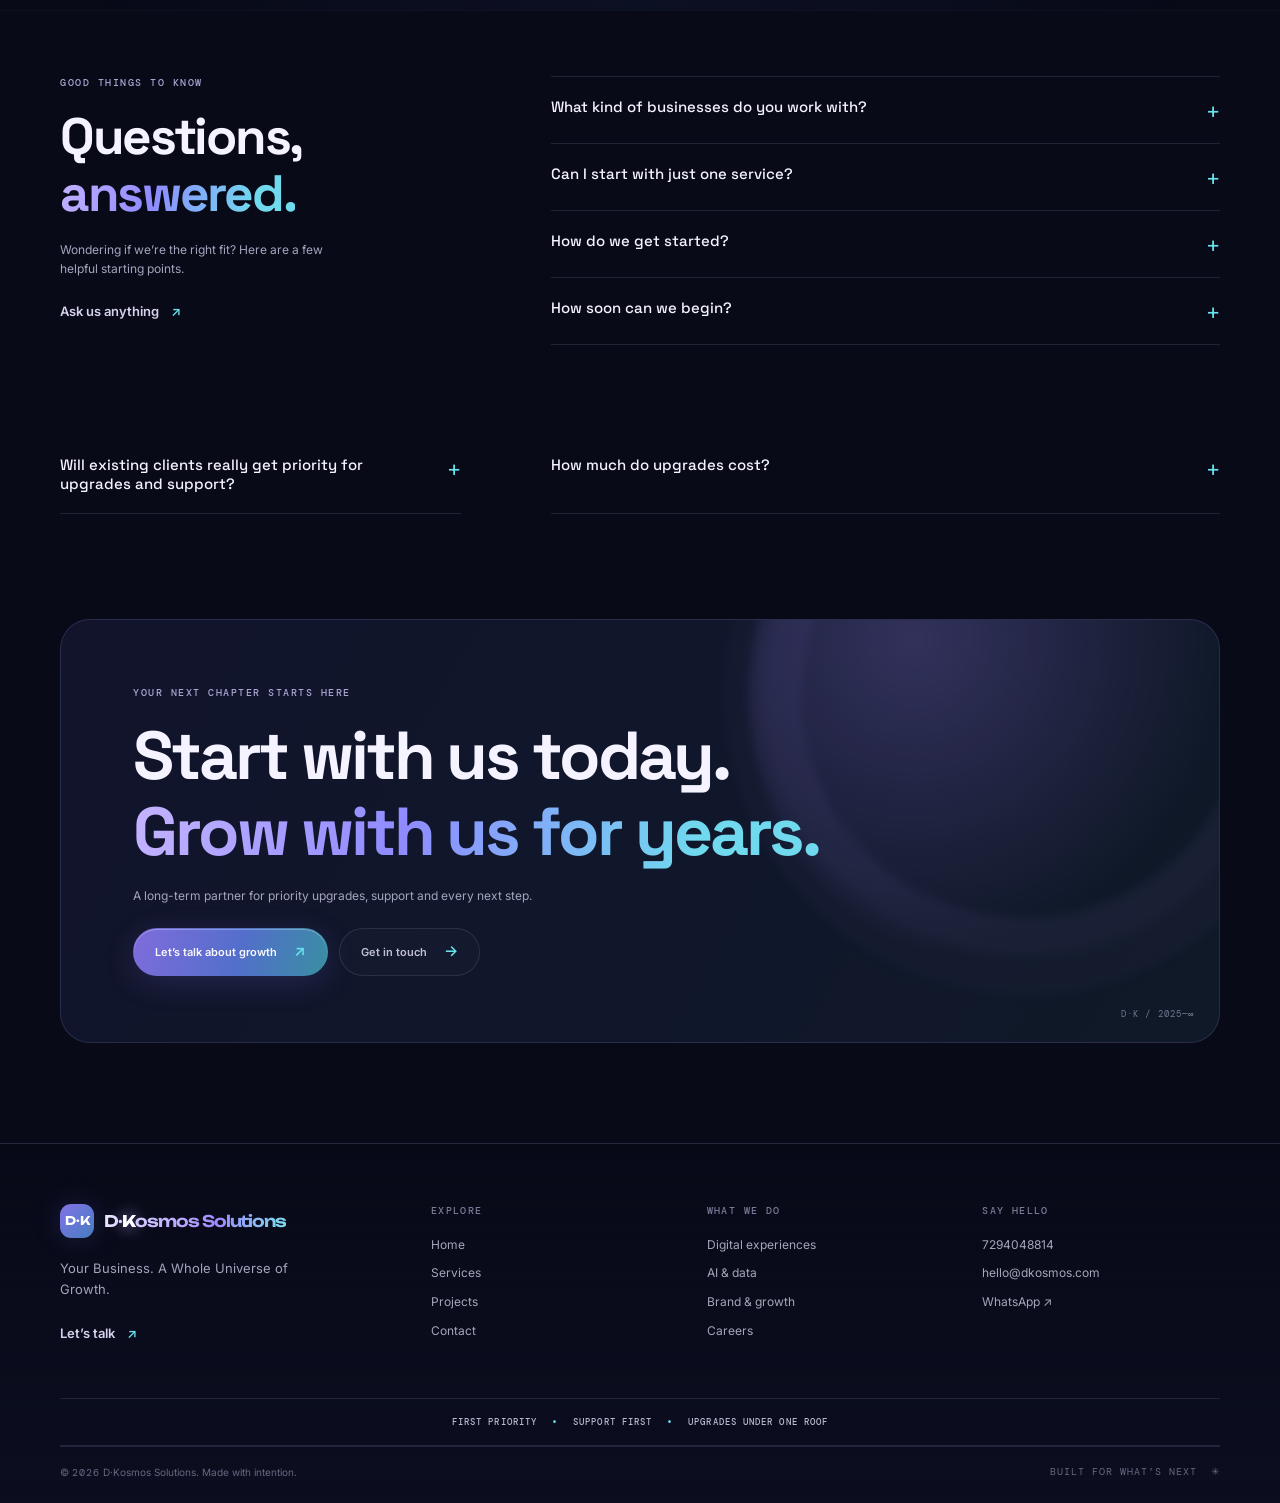
==== commit fe6cfb9c: "Aapka message" ====
--- a/index.html
+++ b/index.html
@@ -1 +1 @@
-<!doctype html><html lang="en"><head><meta charset="utf-8"><meta name="viewport" content="width=device-width,initial-scale=1"><meta name="theme-color" content="#080a18"><meta name="description" content="Partner for the long run: D&#183;Kosmos offers priority upgrades and support as your business grows."><meta property="og:title" content="D&#183;Kosmos Solutions — Your Business. A Whole Universe of Growth."><meta property="og:description" content="Digital solutions with the clarity to move your business forward."><meta property="og:type" content="website"><title>D&#183;DKosmos Solutions — Digital Growth, Thoughtfully Built</title><link rel="icon" href="assets/favicon.svg" type="image/svg+xml"><link rel="preconnect" href="https://fonts.googleapis.com"><link rel="preconnect" href="https://fonts.gstatic.com" crossorigin><link href="https://fonts.googleapis.com/css2?family=DM+Mono:wght@400;500&family=Inter:wght@400;500;600;700&family=Space+Grotesk:wght@400;500;600;700&family=Unbounded:wght@500;600;700&display=swap" rel="stylesheet"><link rel="stylesheet" href="css/base.css"><link rel="stylesheet" href="css/layout.css"><link rel="stylesheet" href="css/components.css"><link rel="stylesheet" href="css/animations.css"><link rel="stylesheet" href="css/pages.css"></head><body data-page="home"><div id="starfield"></div><div id="site-header"></div><main><section class="hero wrap"><div class="hero-copy"><p class="eyebrow reveal"><span class="dk-plus-badge">DK+</span><span>One thoughtful team. Many ways to grow.</span></p><h1 class="display reveal">Make your next<br><span class="gradient-text">growth era</span><br>your best one.</h1><p class="hero-text reveal">We bring strategy, creativity and technology together to help ambitious businesses move forward with clarity.</p><div class="hero-actions reveal"><a class="button button-primary magnetic" data-whatsapp href="#">Start a conversation <span>↗</span></a><a class="button button-quiet" href="services.html">Explore services <span>↓</span></a></div><div class="hero-proof reveal"><div class="proof-avatars"><i>D</i><i>K</i><i>+</i></div><span>Ideas into action.<br><b>Growth with intention.</b></span></div></div><div class="planet-stage reveal"><div class="planet-label label-top"><span>01 / POSSIBILITY</span><i>✳</i></div><div class="orbit orbit-one"></div><div class="orbit orbit-two"></div><div class="orbit orbit-three"></div><div class="planet"><div class="planet-shade"></div><span class="planet-mark">D·K</span></div><div class="orbit-point point-a"></div><div class="orbit-point point-b"></div><div class="planet-caption"><span class="caption-line"></span><p>Ideas into<br><b>real momentum.</b></p></div><div class="planet-label label-bottom">A NEW PERSPECTIVE <span>✦</span></div></div><div class="hero-index">SCROLL TO EXPLORE <span>↓</span></div></section><section class="promise-section"><div class="wrap"><div class="promise-intro"><div class="promise-copy reveal"><p class="eyebrow"><span class="live-dot"></span> A partnership built to keep growing</p><h2 class="promise-headline"><span class="promise-word" style="--word-index:0">We</span> <span class="promise-word" style="--word-index:1">didn&#39;t</span> <span class="promise-word" style="--word-index:2">come</span> <span class="promise-word" style="--word-index:3">to</span> <span class="promise-word" style="--word-index:4">sell</span> <span class="promise-word" style="--word-index:5">and</span> <span class="promise-word" style="--word-index:6">leave.</span> <span class="promise-word" style="--word-index:7">We</span> <span class="promise-word" style="--word-index:8">came</span> <span class="promise-word" style="--word-index:9">to</span> <span class="promise-word" style="--word-index:10">build</span> <span class="promise-word gradient-text" style="--word-index:11">an ecosystem.</span></h2><p class="promise-lede">Every business that works with D&#183;Kosmos becomes part of our universe. When you grow and need an upgrade, you come back to the team that already knows your business, and you go to the front of the line.</p><a class="button button-primary magnetic" data-whatsapp href="#">Talk to us on WhatsApp <span>&#8599;</span></a></div><div class="promise-orbit reveal" role="img" aria-label="Your business at the center, supported by Website, Ads, App, Automation and AI"><div class="orbit-glow"></div><div class="orbit-ring ring-a"><span class="orbit-node"><b>Website</b></span></div><div class="orbit-ring ring-b"><span class="orbit-node"><b>Ads</b></span></div><div class="orbit-ring ring-c"><span class="orbit-node"><b>App</b></span></div><div class="orbit-ring ring-d"><span class="orbit-node"><b>Automation</b></span></div><div class="orbit-ring ring-e"><span class="orbit-node"><b>AI</b></span></div><div class="orbit-center"><i>&#10022;</i><b>Your<br>business</b><small>AT THE CENTER</small></div><span class="orbit-star star-a">&#10022;</span><span class="orbit-star star-b">&#10022;</span></div></div><div class="promise-grid"><article class="promise-card reveal" data-tilt><span class="promise-card-index">01 / PARTNERSHIP</span><span class="promise-icon">&#10022;</span><h3>First priority, always</h3><p>Existing clients get the first slot for every upgrade, new feature and new project.</p></article><article class="promise-card reveal" data-tilt><span class="promise-card-index">02 / SUPPORT</span><span class="promise-icon">&#8599;</span><h3>Technical support first</h3><p>When something needs fixing or changing, your request is handled before everyone else&#39;s.</p></article><article class="promise-card reveal" data-tilt><span class="promise-card-index">03 / ONE TEAM</span><span class="promise-icon">&#9672;</span><h3>Every upgrade, one place</h3><p>Website, app, ads, automation, AI. Grow step by step with one team that already knows your setup.</p></article><article class="promise-card reveal" data-tilt><span class="promise-card-index">04 / CLIENT PRICING</span><span class="promise-icon">&#8595;</span><h3>Upgrades at a very low budget</h3><p>Because we already know your business, upgrades for our clients cost far less than starting over with a new agency. Special client pricing, no surprises.</p></article></div></div></section><section class="section wrap" id="services"><div class="section-head reveal"><div><p class="eyebrow">A universe of capabilities</p><h2>Everything you need<br>to <span class="gradient-text">move forward.</span></h2></div><a class="text-link" href="services.html">Explore all services <span>↗</span></a></div><div class="service-grid" id="home-services"></div></section><section class="ai-section wrap"><div class="ai-top reveal"><div><p class="eyebrow">Intelligence, made practical</p><h2>See the signal<br>in your <span class="gradient-text">data.</span></h2></div><div class="ai-copy"><p>We build machine learning models, AI teaching assistants and chatbots. We also make your business data easier to act on: where to grow, where spend leaks, which channels bring customers and what to do next.</p><a class="text-link" href="services.html#ai-data">Explore AI & data solutions <span>↗</span></a></div></div><div class="insight-grid"><article class="insight-card reveal" data-tilt><div class="insight-top"><span>01 / GROWTH</span><i>↗</i></div><div class="chart-bars"><i style="--h:30%"></i><i style="--h:46%"></i><i style="--h:39%"></i><i style="--h:64%"></i><i style="--h:57%"></i><i style="--h:82%"></i><i style="--h:100%"></i></div><h3>Find the next opening</h3><p>Spot customer needs and growth opportunities hidden in your data.</p></article><article class="insight-card reveal" data-tilt><div class="insight-top"><span>02 / EFFICIENCY</span><i>⌁</i></div><div class="leak-visual"><span class="leak-ring"></span><span class="leak-value">↘</span><i>OVERHEAD</i></div><h3>See where money escapes</h3><p>Make unnecessary costs visible, so you can focus resources where they matter.</p></article><article class="insight-card reveal" data-tilt><div class="insight-top"><span>03 / SIGNAL</span><i>⌁</i></div><div class="signal-visual"><svg viewBox="0 0 260 100" role="img" aria-label="Illustrative upward trend line"><path d="M4 82 C38 78 36 54 72 62 S112 81 142 43 S184 52 208 23 S238 29 256 8" fill="none" stroke="url(#line)" stroke-width="3"/><defs><linearGradient id="line"><stop stop-color="#a889ff"/><stop offset="1" stop-color="#5be4ed"/></linearGradient></defs></svg><div><span>CHANNEL A</span><b>↗</b><span>CHANNEL B</span><b>→</b></div></div><h3>Know what brings customers</h3><p>Understand which marketing channels are earning attention and action.</p></article><article class="insight-card reveal" data-tilt><div class="insight-top"><span>04 / NEXT STEP</span><i>✳</i></div><div class="next-visual"><span>OBSERVE</span><i>→</i><span>DECIDE</span><i>→</i><b>GROW</b></div><h3>Choose a clearer next move</h3><p>Turn insight into a practical decision your team can act on.</p></article></div></section><section class="projects-section wrap"><div class="section-head reveal"><div><p class="eyebrow">A few things taking shape</p><h2>Thoughtful work.<br><span class="gradient-text">Useful outcomes.</span></h2></div><a class="text-link" href="projects.html">View selected work <span>↗</span></a></div><div class="featured-projects" id="featured-projects"></div></section><section class="process-section"><div class="wrap"><div class="section-head reveal"><div><p class="eyebrow">A clear path from here</p><h2>Big goals. <span class="gradient-text">Small next steps.</span></h2></div><p class="section-aside">A collaborative process designed to keep good ideas moving.</p></div><div class="process-grid"><article class="process-step reveal"><span class="step-number">01</span><span class="step-icon">◌</span><h3>Talk</h3><p>We start by understanding your business and what matters most.</p><span class="step-foot">LISTEN CLOSELY</span></article><article class="process-step reveal"><span class="step-number">02</span><span class="step-icon">⌖</span><h3>Plan</h3><p>We shape a focused plan with clear priorities and outcomes.</p><span class="step-foot">FIND THE SIGNAL</span></article><article class="process-step reveal"><span class="step-number">03</span><span class="step-icon">✳</span><h3>Build</h3><p>We bring the right mix of creative and technical craft to life.</p><span class="step-foot">MAKE IT MATTER</span></article><article class="process-step reveal"><span class="step-number">04</span><span class="step-icon">↗</span><h3>Grow</h3><p>We learn from the work, improve what counts and keep moving.</p><span class="step-foot">KEEP ASCENDING</span></article></div></div></section><section class="faq-section wrap"><div class="faq-intro reveal"><p class="eyebrow">Good things to know</p><h2>Questions,<br><span class="gradient-text">answered.</span></h2><p>Wondering if we’re the right fit? Here are a few helpful starting points.</p><a class="text-link" href="contact.html">Ask us anything <span>↗</span></a></div><div class="faq-list"><details class="faq-item reveal"><summary>What kind of businesses do you work with?<span>+</span></summary><p>We work with ambitious businesses and teams looking for a thoughtful digital partner. Tell us what you are building and we can find the right starting point together.</p></details><details class="faq-item reveal"><summary>Can I start with just one service?<span>+</span></summary><p>Absolutely. We can begin with a focused project or service, then build from there if it makes sense for your goals.</p></details><details class="faq-item reveal"><summary>How do we get started?<span>+</span></summary><p>Send us a message on WhatsApp or use the contact form. We will learn a little about your goals and suggest a useful next step.</p></details><details class="faq-item reveal"><summary>How soon can we begin?<span>+</span></summary><p>Timing depends on the project and our current schedule. After an initial conversation, we will share a clear proposed timeline.</p></details></div><details class="faq-item reveal"><summary>Will existing clients really get priority for upgrades and support?<span>+</span></summary><p>Yes. Existing clients are served first for upgrades and technical support.</p></details><details class="faq-item reveal"><summary>How much do upgrades cost?<span>+</span></summary><p>We keep upgrades for existing clients at very low budgets. Tell us what you need on WhatsApp and we will share a clear quote.</p></details></section><section class="final-cta wrap"><div class="cta-orb"></div><div class="final-cta-inner reveal"><p class="eyebrow">Your next chapter starts here</p><h2>Start with us today.<br><span class="gradient-text">Grow with us for years.</span></h2><p>A long-term partner for priority upgrades, support and every next step.</p><div class="hero-actions"><a class="button button-primary magnetic" data-whatsapp href="#">Let’s talk about growth <span>↗</span></a><a class="button button-quiet" href="contact.html">Get in touch <span>→</span></a></div></div><span class="cta-index">D·K / 2025—∞</span></section></main><div id="site-footer"></div><div id="site-intro"></div><div id="floating-actions"></div><div class="scroll-progress" aria-hidden="true"></div><script src="js/config.js"></script><script src="js/data.js"></script><script src="js/starfield.js"></script><script src="js/intro.js"></script><script src="js/effects.js"></script><script src="js/main.js"></script></body></html>
+<!doctype html><html lang="en"><head><meta charset="utf-8"><meta name="viewport" content="width=device-width,initial-scale=1"><meta name="theme-color" content="#080a18"><meta name="description" content="Partner for the long run: D&#183;Kosmos offers priority upgrades and support as your business grows."><meta property="og:title" content="D&#183;Kosmos Solutions — Your Business. A Whole Universe of Growth."><meta property="og:description" content="Digital solutions with the clarity to move your business forward."><meta property="og:type" content="website"><title>D&#183;mydkosmos Solutions — Digital Growth, Thoughtfully Built</title><link rel="icon" href="assets/favicon.svg" type="image/svg+xml"><link rel="preconnect" href="https://fonts.googleapis.com"><link rel="preconnect" href="https://fonts.gstatic.com" crossorigin><link href="https://fonts.googleapis.com/css2?family=DM+Mono:wght@400;500&family=Inter:wght@400;500;600;700&family=Space+Grotesk:wght@400;500;600;700&family=Unbounded:wght@500;600;700&display=swap" rel="stylesheet"><link rel="stylesheet" href="css/base.css"><link rel="stylesheet" href="css/layout.css"><link rel="stylesheet" href="css/components.css"><link rel="stylesheet" href="css/animations.css"><link rel="stylesheet" href="css/pages.css"></head><body data-page="home"><div id="starfield"></div><div id="site-header"></div><main><section class="hero wrap"><div class="hero-copy"><p class="eyebrow reveal"><span class="dk-plus-badge">DK+</span><span>One thoughtful team. Many ways to grow.</span></p><h1 class="display reveal">Make your next<br><span class="gradient-text">growth era</span><br>your best one.</h1><p class="hero-text reveal">We bring strategy, creativity and technology together to help ambitious businesses move forward with clarity.</p><div class="hero-actions reveal"><a class="button button-primary magnetic" data-whatsapp href="#">Start a conversation <span>↗</span></a><a class="button button-quiet" href="services.html">Explore services <span>↓</span></a></div><div class="hero-proof reveal"><div class="proof-avatars"><i>D</i><i>K</i><i>+</i></div><span>Ideas into action.<br><b>Growth with intention.</b></span></div></div><div class="planet-stage reveal"><div class="planet-label label-top"><span>01 / POSSIBILITY</span><i>✳</i></div><div class="orbit orbit-one"></div><div class="orbit orbit-two"></div><div class="orbit orbit-three"></div><div class="planet"><div class="planet-shade"></div><span class="planet-mark">D·K</span></div><div class="orbit-point point-a"></div><div class="orbit-point point-b"></div><div class="planet-caption"><span class="caption-line"></span><p>Ideas into<br><b>real momentum.</b></p></div><div class="planet-label label-bottom">A NEW PERSPECTIVE <span>✦</span></div></div><div class="hero-index">SCROLL TO EXPLORE <span>↓</span></div></section><section class="promise-section"><div class="wrap"><div class="promise-intro"><div class="promise-copy reveal"><p class="eyebrow"><span class="live-dot"></span> A partnership built to keep growing</p><h2 class="promise-headline"><span class="promise-word" style="--word-index:0">We</span> <span class="promise-word" style="--word-index:1">didn&#39;t</span> <span class="promise-word" style="--word-index:2">come</span> <span class="promise-word" style="--word-index:3">to</span> <span class="promise-word" style="--word-index:4">sell</span> <span class="promise-word" style="--word-index:5">and</span> <span class="promise-word" style="--word-index:6">leave.</span> <span class="promise-word" style="--word-index:7">We</span> <span class="promise-word" style="--word-index:8">came</span> <span class="promise-word" style="--word-index:9">to</span> <span class="promise-word" style="--word-index:10">build</span> <span class="promise-word gradient-text" style="--word-index:11">an ecosystem.</span></h2><p class="promise-lede">Every business that works with D&#183;Kosmos becomes part of our universe. When you grow and need an upgrade, you come back to the team that already knows your business, and you go to the front of the line.</p><a class="button button-primary magnetic" data-whatsapp href="#">Talk to us on WhatsApp <span>&#8599;</span></a></div><div class="promise-orbit reveal" role="img" aria-label="Your business at the center, supported by Website, Ads, App, Automation and AI"><div class="orbit-glow"></div><div class="orbit-ring ring-a"><span class="orbit-node"><b>Website</b></span></div><div class="orbit-ring ring-b"><span class="orbit-node"><b>Ads</b></span></div><div class="orbit-ring ring-c"><span class="orbit-node"><b>App</b></span></div><div class="orbit-ring ring-d"><span class="orbit-node"><b>Automation</b></span></div><div class="orbit-ring ring-e"><span class="orbit-node"><b>AI</b></span></div><div class="orbit-center"><i>&#10022;</i><b>Your<br>business</b><small>AT THE CENTER</small></div><span class="orbit-star star-a">&#10022;</span><span class="orbit-star star-b">&#10022;</span></div></div><div class="promise-grid"><article class="promise-card reveal" data-tilt><span class="promise-card-index">01 / PARTNERSHIP</span><span class="promise-icon">&#10022;</span><h3>First priority, always</h3><p>Existing clients get the first slot for every upgrade, new feature and new project.</p></article><article class="promise-card reveal" data-tilt><span class="promise-card-index">02 / SUPPORT</span><span class="promise-icon">&#8599;</span><h3>Technical support first</h3><p>When something needs fixing or changing, your request is handled before everyone else&#39;s.</p></article><article class="promise-card reveal" data-tilt><span class="promise-card-index">03 / ONE TEAM</span><span class="promise-icon">&#9672;</span><h3>Every upgrade, one place</h3><p>Website, app, ads, automation, AI. Grow step by step with one team that already knows your setup.</p></article><article class="promise-card reveal" data-tilt><span class="promise-card-index">04 / CLIENT PRICING</span><span class="promise-icon">&#8595;</span><h3>Upgrades at a very low budget</h3><p>Because we already know your business, upgrades for our clients cost far less than starting over with a new agency. Special client pricing, no surprises.</p></article></div></div></section><section class="section wrap" id="services"><div class="section-head reveal"><div><p class="eyebrow">A universe of capabilities</p><h2>Everything you need<br>to <span class="gradient-text">move forward.</span></h2></div><a class="text-link" href="services.html">Explore all services <span>↗</span></a></div><div class="service-grid" id="home-services"></div></section><section class="ai-section wrap"><div class="ai-top reveal"><div><p class="eyebrow">Intelligence, made practical</p><h2>See the signal<br>in your <span class="gradient-text">data.</span></h2></div><div class="ai-copy"><p>We build machine learning models, AI teaching assistants and chatbots. We also make your business data easier to act on: where to grow, where spend leaks, which channels bring customers and what to do next.</p><a class="text-link" href="services.html#ai-data">Explore AI & data solutions <span>↗</span></a></div></div><div class="insight-grid"><article class="insight-card reveal" data-tilt><div class="insight-top"><span>01 / GROWTH</span><i>↗</i></div><div class="chart-bars"><i style="--h:30%"></i><i style="--h:46%"></i><i style="--h:39%"></i><i style="--h:64%"></i><i style="--h:57%"></i><i style="--h:82%"></i><i style="--h:100%"></i></div><h3>Find the next opening</h3><p>Spot customer needs and growth opportunities hidden in your data.</p></article><article class="insight-card reveal" data-tilt><div class="insight-top"><span>02 / EFFICIENCY</span><i>⌁</i></div><div class="leak-visual"><span class="leak-ring"></span><span class="leak-value">↘</span><i>OVERHEAD</i></div><h3>See where money escapes</h3><p>Make unnecessary costs visible, so you can focus resources where they matter.</p></article><article class="insight-card reveal" data-tilt><div class="insight-top"><span>03 / SIGNAL</span><i>⌁</i></div><div class="signal-visual"><svg viewBox="0 0 260 100" role="img" aria-label="Illustrative upward trend line"><path d="M4 82 C38 78 36 54 72 62 S112 81 142 43 S184 52 208 23 S238 29 256 8" fill="none" stroke="url(#line)" stroke-width="3"/><defs><linearGradient id="line"><stop stop-color="#a889ff"/><stop offset="1" stop-color="#5be4ed"/></linearGradient></defs></svg><div><span>CHANNEL A</span><b>↗</b><span>CHANNEL B</span><b>→</b></div></div><h3>Know what brings customers</h3><p>Understand which marketing channels are earning attention and action.</p></article><article class="insight-card reveal" data-tilt><div class="insight-top"><span>04 / NEXT STEP</span><i>✳</i></div><div class="next-visual"><span>OBSERVE</span><i>→</i><span>DECIDE</span><i>→</i><b>GROW</b></div><h3>Choose a clearer next move</h3><p>Turn insight into a practical decision your team can act on.</p></article></div></section><section class="projects-section wrap"><div class="section-head reveal"><div><p class="eyebrow">A few things taking shape</p><h2>Thoughtful work.<br><span class="gradient-text">Useful outcomes.</span></h2></div><a class="text-link" href="projects.html">View selected work <span>↗</span></a></div><div class="featured-projects" id="featured-projects"></div></section><section class="process-section"><div class="wrap"><div class="section-head reveal"><div><p class="eyebrow">A clear path from here</p><h2>Big goals. <span class="gradient-text">Small next steps.</span></h2></div><p class="section-aside">A collaborative process designed to keep good ideas moving.</p></div><div class="process-grid"><article class="process-step reveal"><span class="step-number">01</span><span class="step-icon">◌</span><h3>Talk</h3><p>We start by understanding your business and what matters most.</p><span class="step-foot">LISTEN CLOSELY</span></article><article class="process-step reveal"><span class="step-number">02</span><span class="step-icon">⌖</span><h3>Plan</h3><p>We shape a focused plan with clear priorities and outcomes.</p><span class="step-foot">FIND THE SIGNAL</span></article><article class="process-step reveal"><span class="step-number">03</span><span class="step-icon">✳</span><h3>Build</h3><p>We bring the right mix of creative and technical craft to life.</p><span class="step-foot">MAKE IT MATTER</span></article><article class="process-step reveal"><span class="step-number">04</span><span class="step-icon">↗</span><h3>Grow</h3><p>We learn from the work, improve what counts and keep moving.</p><span class="step-foot">KEEP ASCENDING</span></article></div></div></section><section class="faq-section wrap"><div class="faq-intro reveal"><p class="eyebrow">Good things to know</p><h2>Questions,<br><span class="gradient-text">answered.</span></h2><p>Wondering if we’re the right fit? Here are a few helpful starting points.</p><a class="text-link" href="contact.html">Ask us anything <span>↗</span></a></div><div class="faq-list"><details class="faq-item reveal"><summary>What kind of businesses do you work with?<span>+</span></summary><p>We work with ambitious businesses and teams looking for a thoughtful digital partner. Tell us what you are building and we can find the right starting point together.</p></details><details class="faq-item reveal"><summary>Can I start with just one service?<span>+</span></summary><p>Absolutely. We can begin with a focused project or service, then build from there if it makes sense for your goals.</p></details><details class="faq-item reveal"><summary>How do we get started?<span>+</span></summary><p>Send us a message on WhatsApp or use the contact form. We will learn a little about your goals and suggest a useful next step.</p></details><details class="faq-item reveal"><summary>How soon can we begin?<span>+</span></summary><p>Timing depends on the project and our current schedule. After an initial conversation, we will share a clear proposed timeline.</p></details></div><details class="faq-item reveal"><summary>Will existing clients really get priority for upgrades and support?<span>+</span></summary><p>Yes. Existing clients are served first for upgrades and technical support.</p></details><details class="faq-item reveal"><summary>How much do upgrades cost?<span>+</span></summary><p>We keep upgrades for existing clients at very low budgets. Tell us what you need on WhatsApp and we will share a clear quote.</p></details></section><section class="final-cta wrap"><div class="cta-orb"></div><div class="final-cta-inner reveal"><p class="eyebrow">Your next chapter starts here</p><h2>Start with us today.<br><span class="gradient-text">Grow with us for years.</span></h2><p>A long-term partner for priority upgrades, support and every next step.</p><div class="hero-actions"><a class="button button-primary magnetic" data-whatsapp href="#">Let’s talk about growth <span>↗</span></a><a class="button button-quiet" href="contact.html">Get in touch <span>→</span></a></div></div><span class="cta-index">D·K / 2025—∞</span></section></main><div id="site-footer"></div><div id="site-intro"></div><div id="floating-actions"></div><div class="scroll-progress" aria-hidden="true"></div><script src="js/config.js"></script><script src="js/data.js"></script><script src="js/starfield.js"></script><script src="js/intro.js"></script><script src="js/effects.js"></script><script src="js/main.js"></script></body></html>
